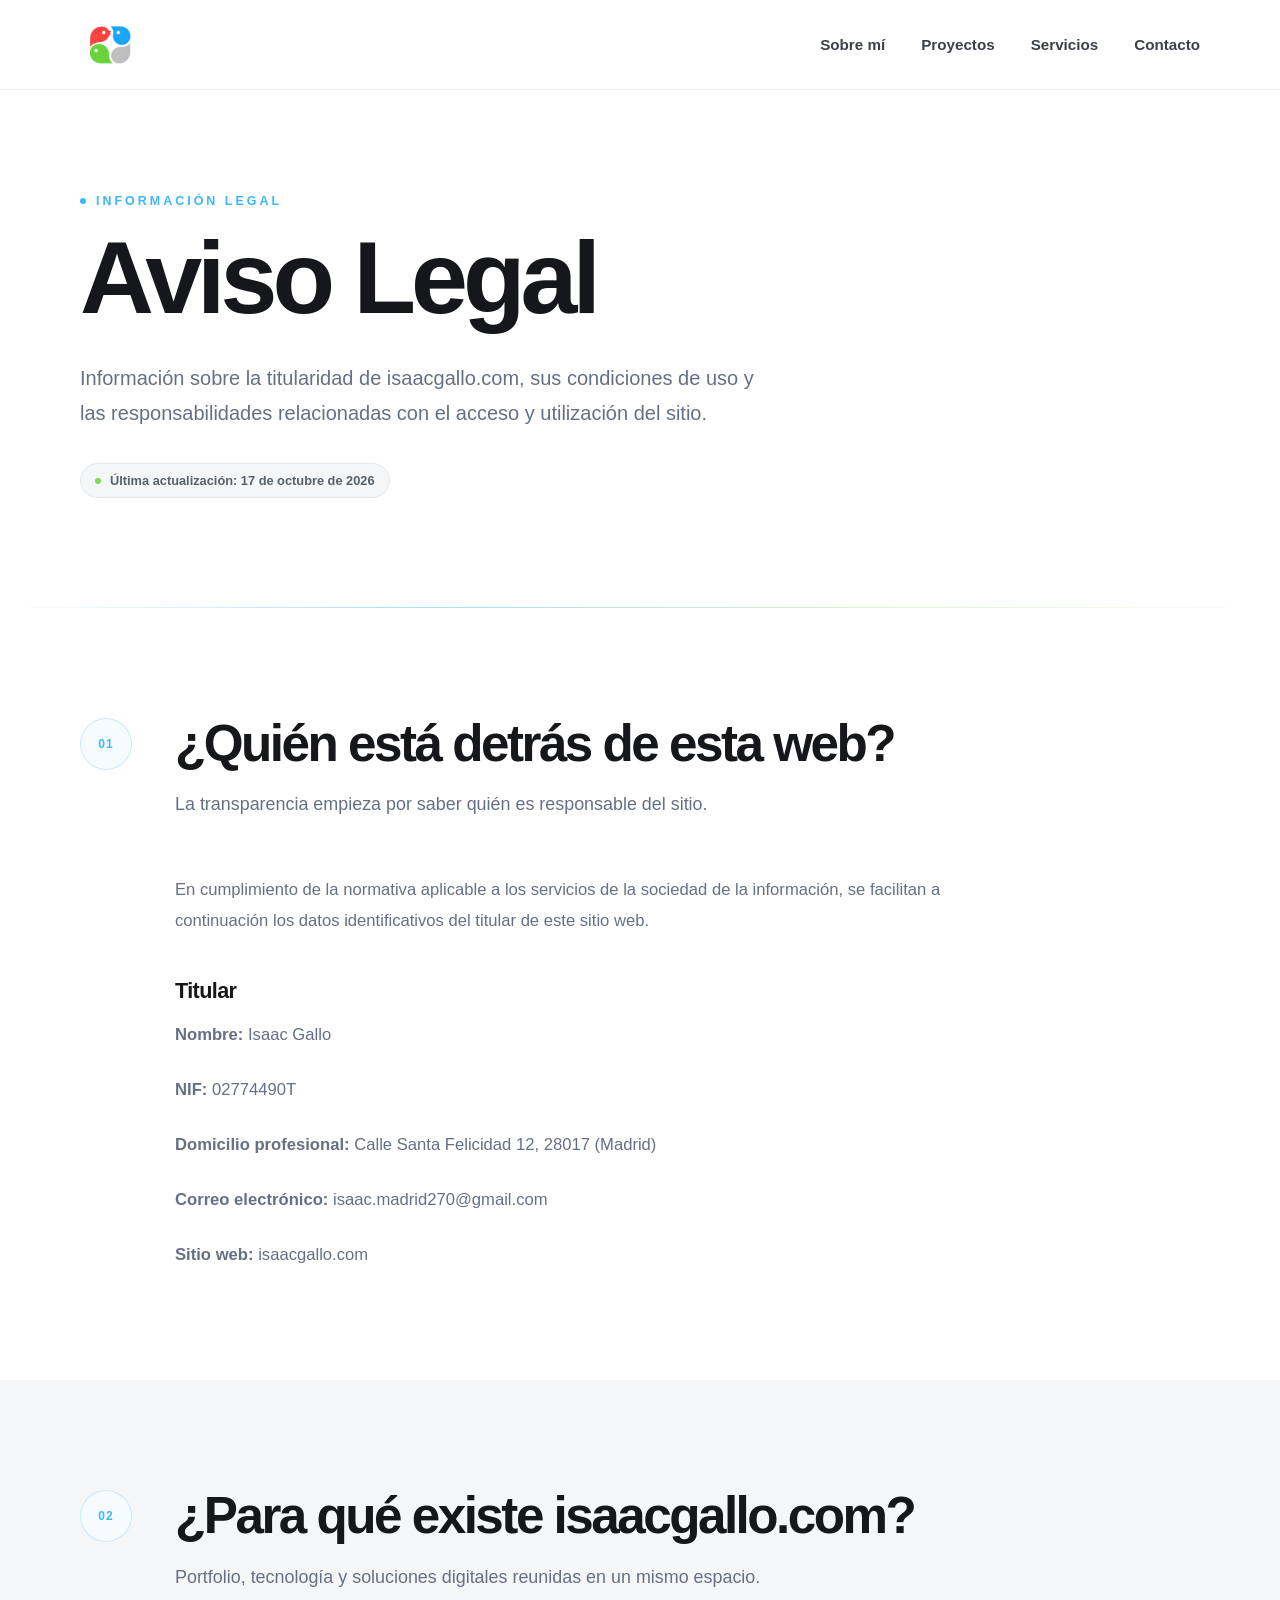
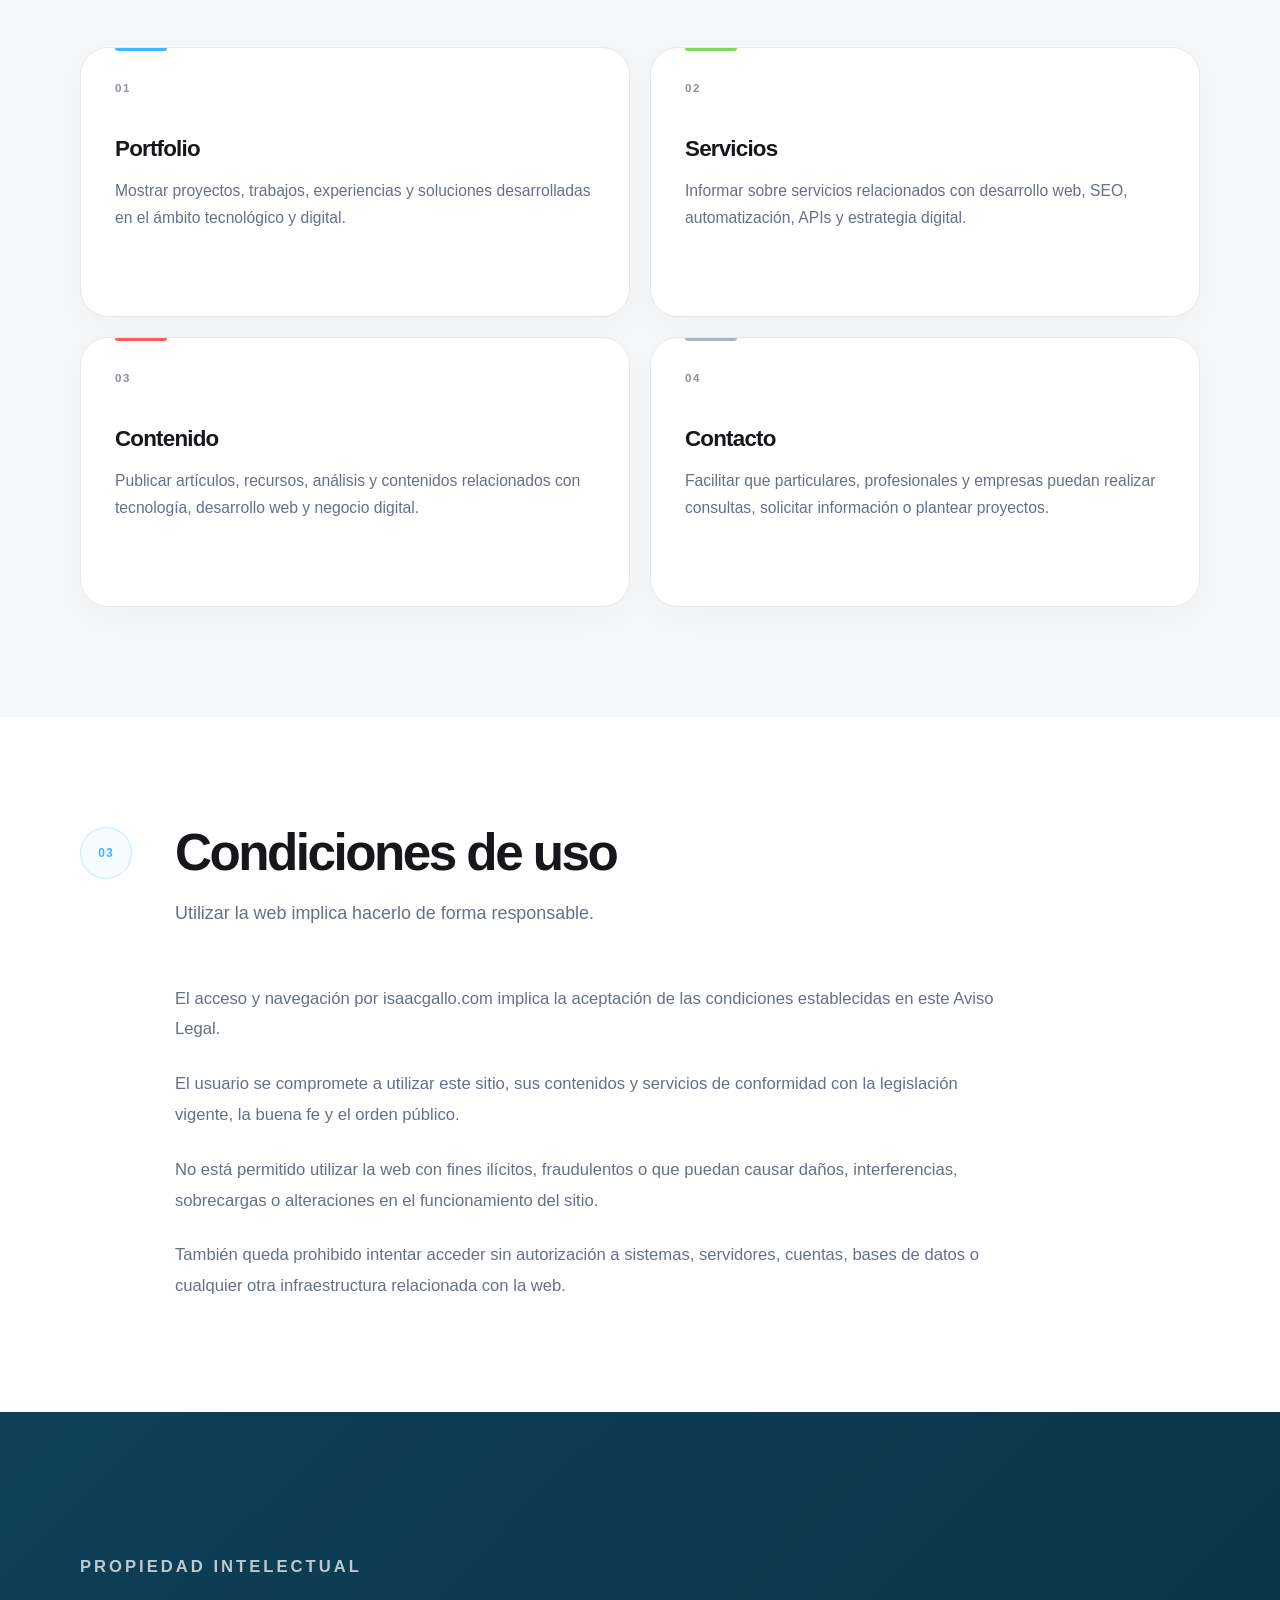
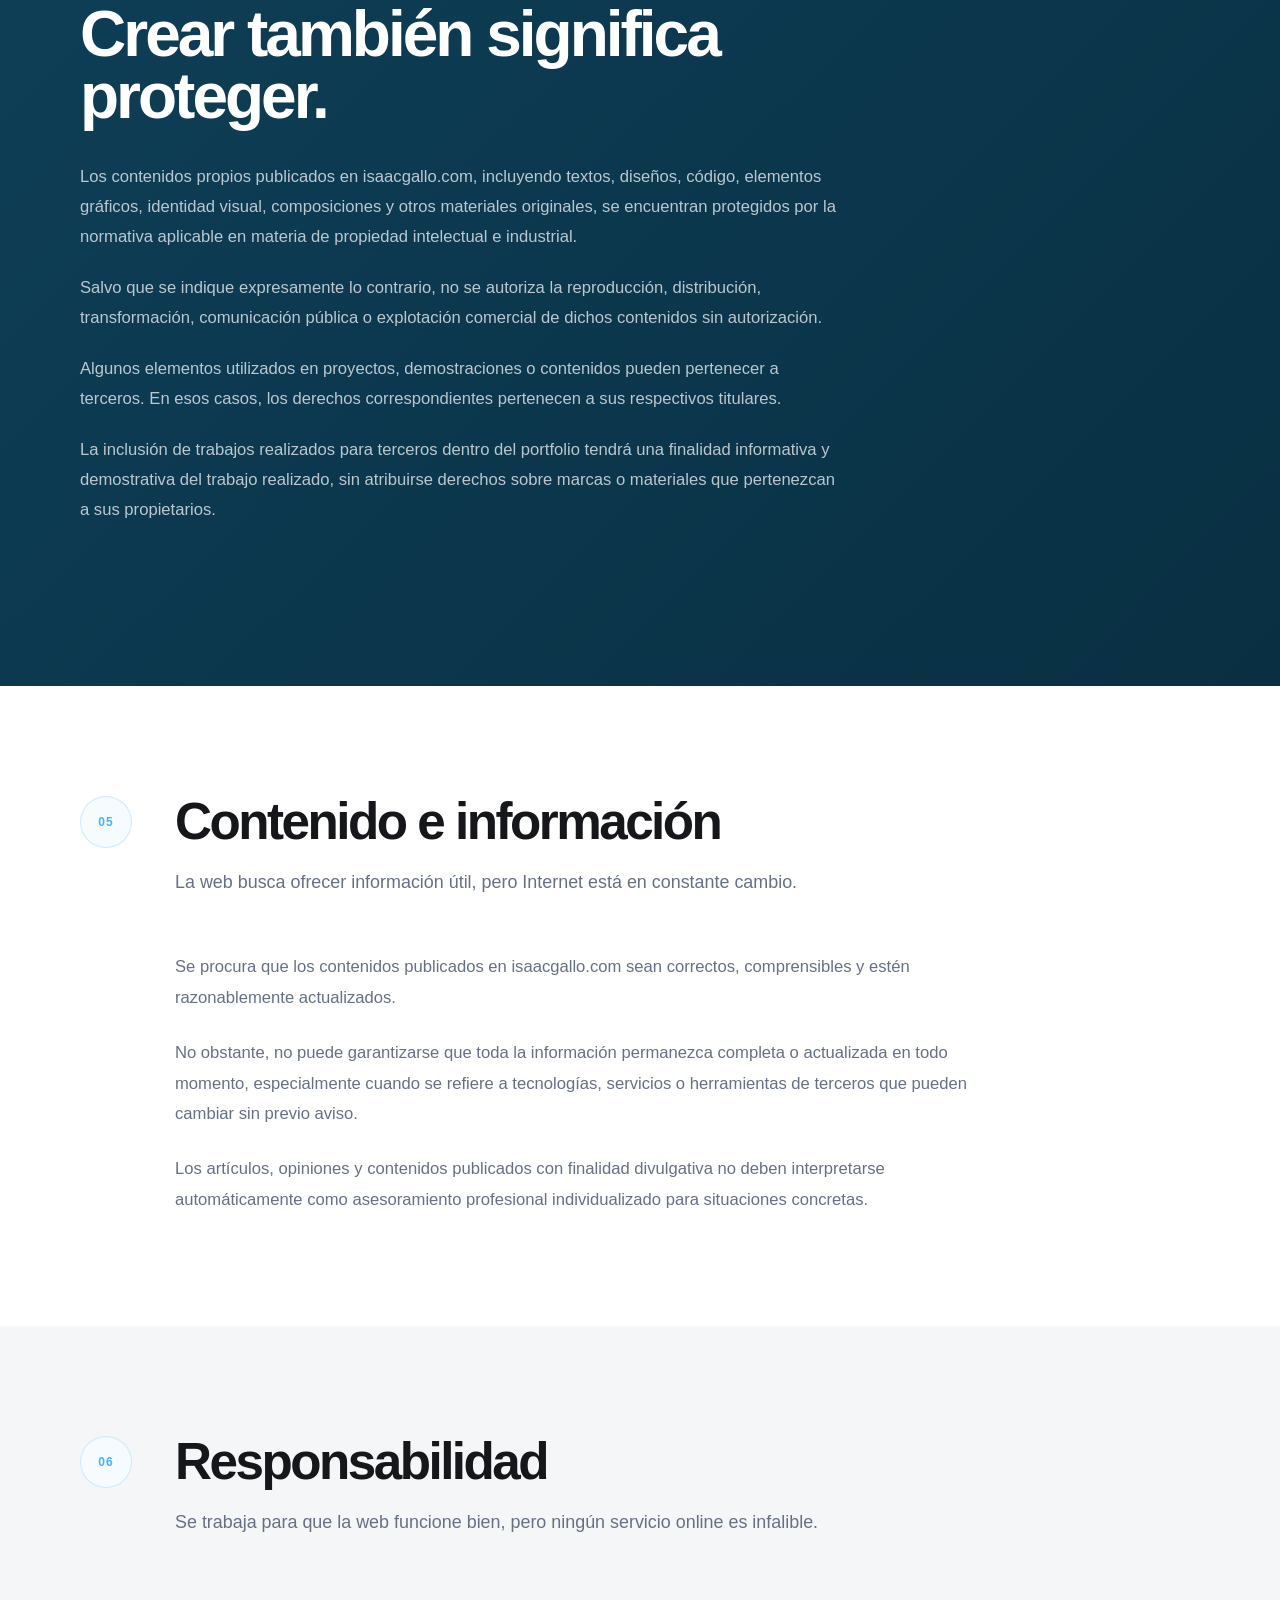
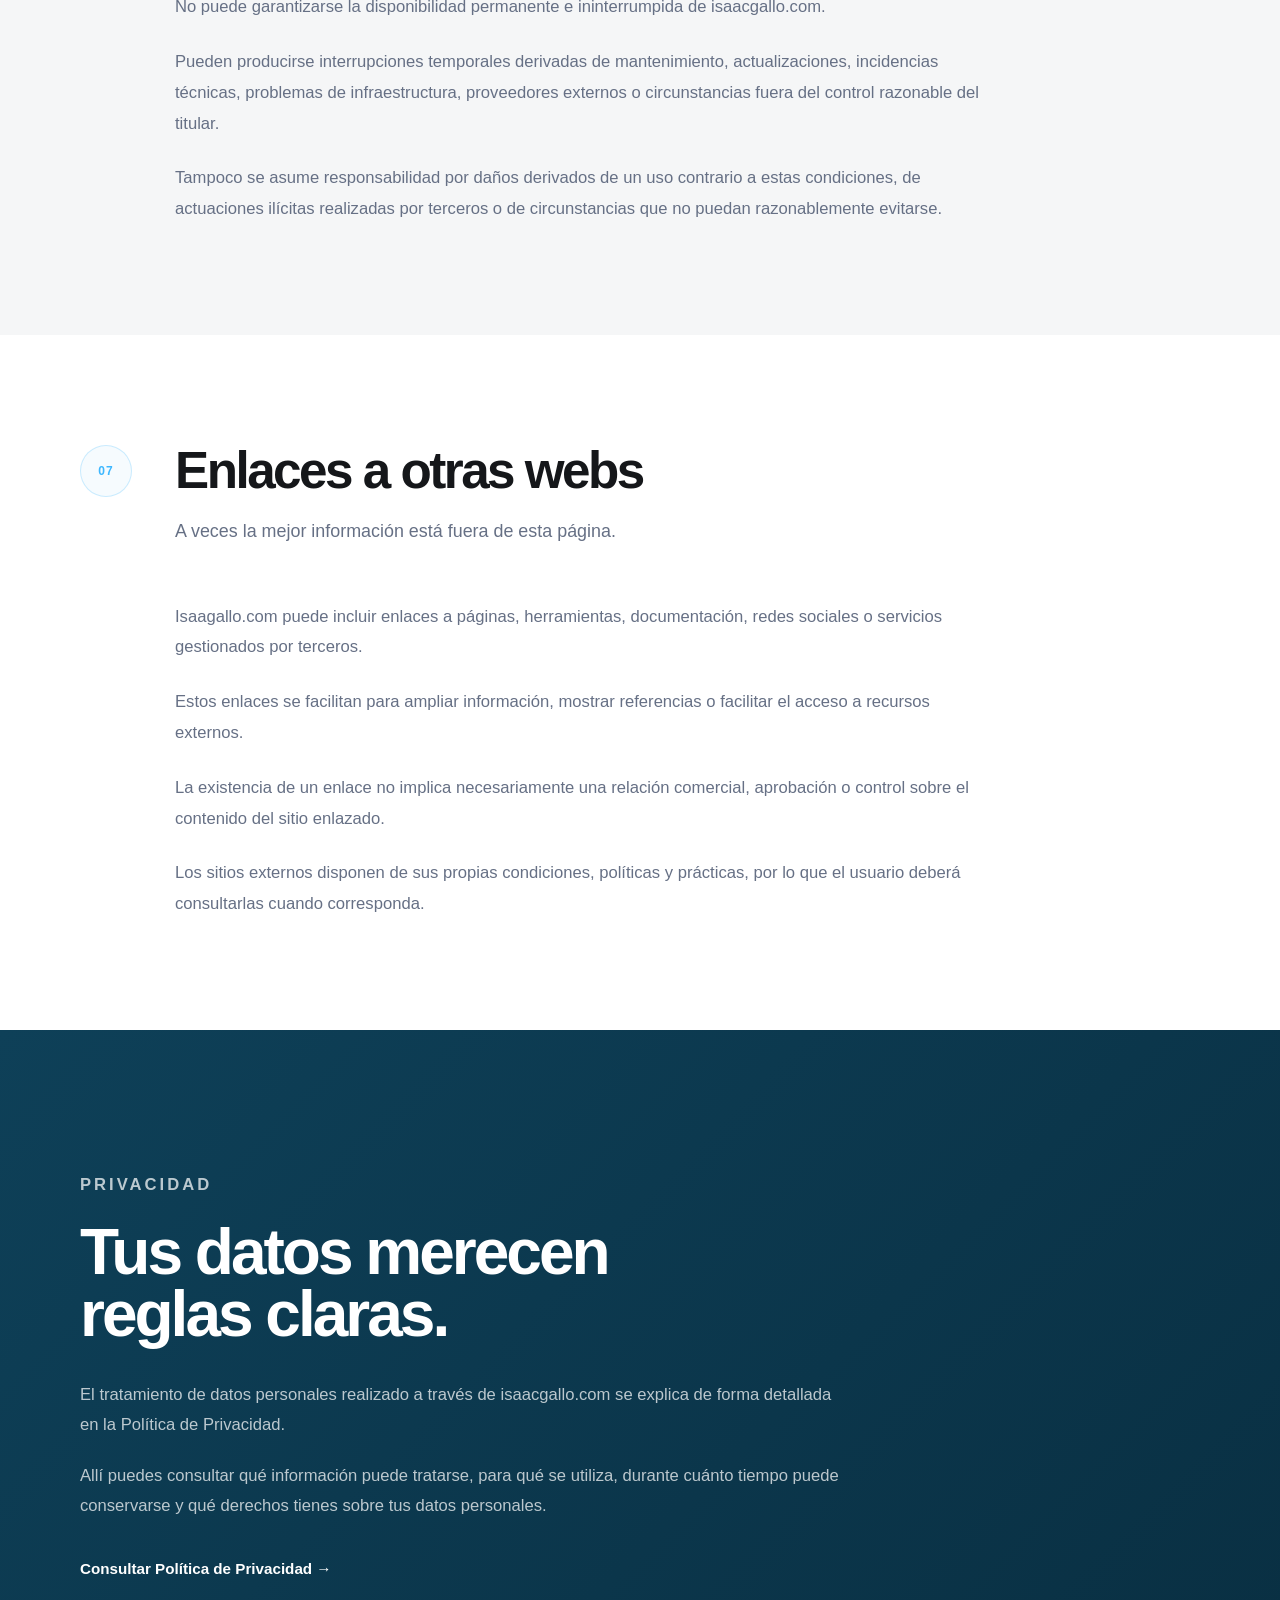
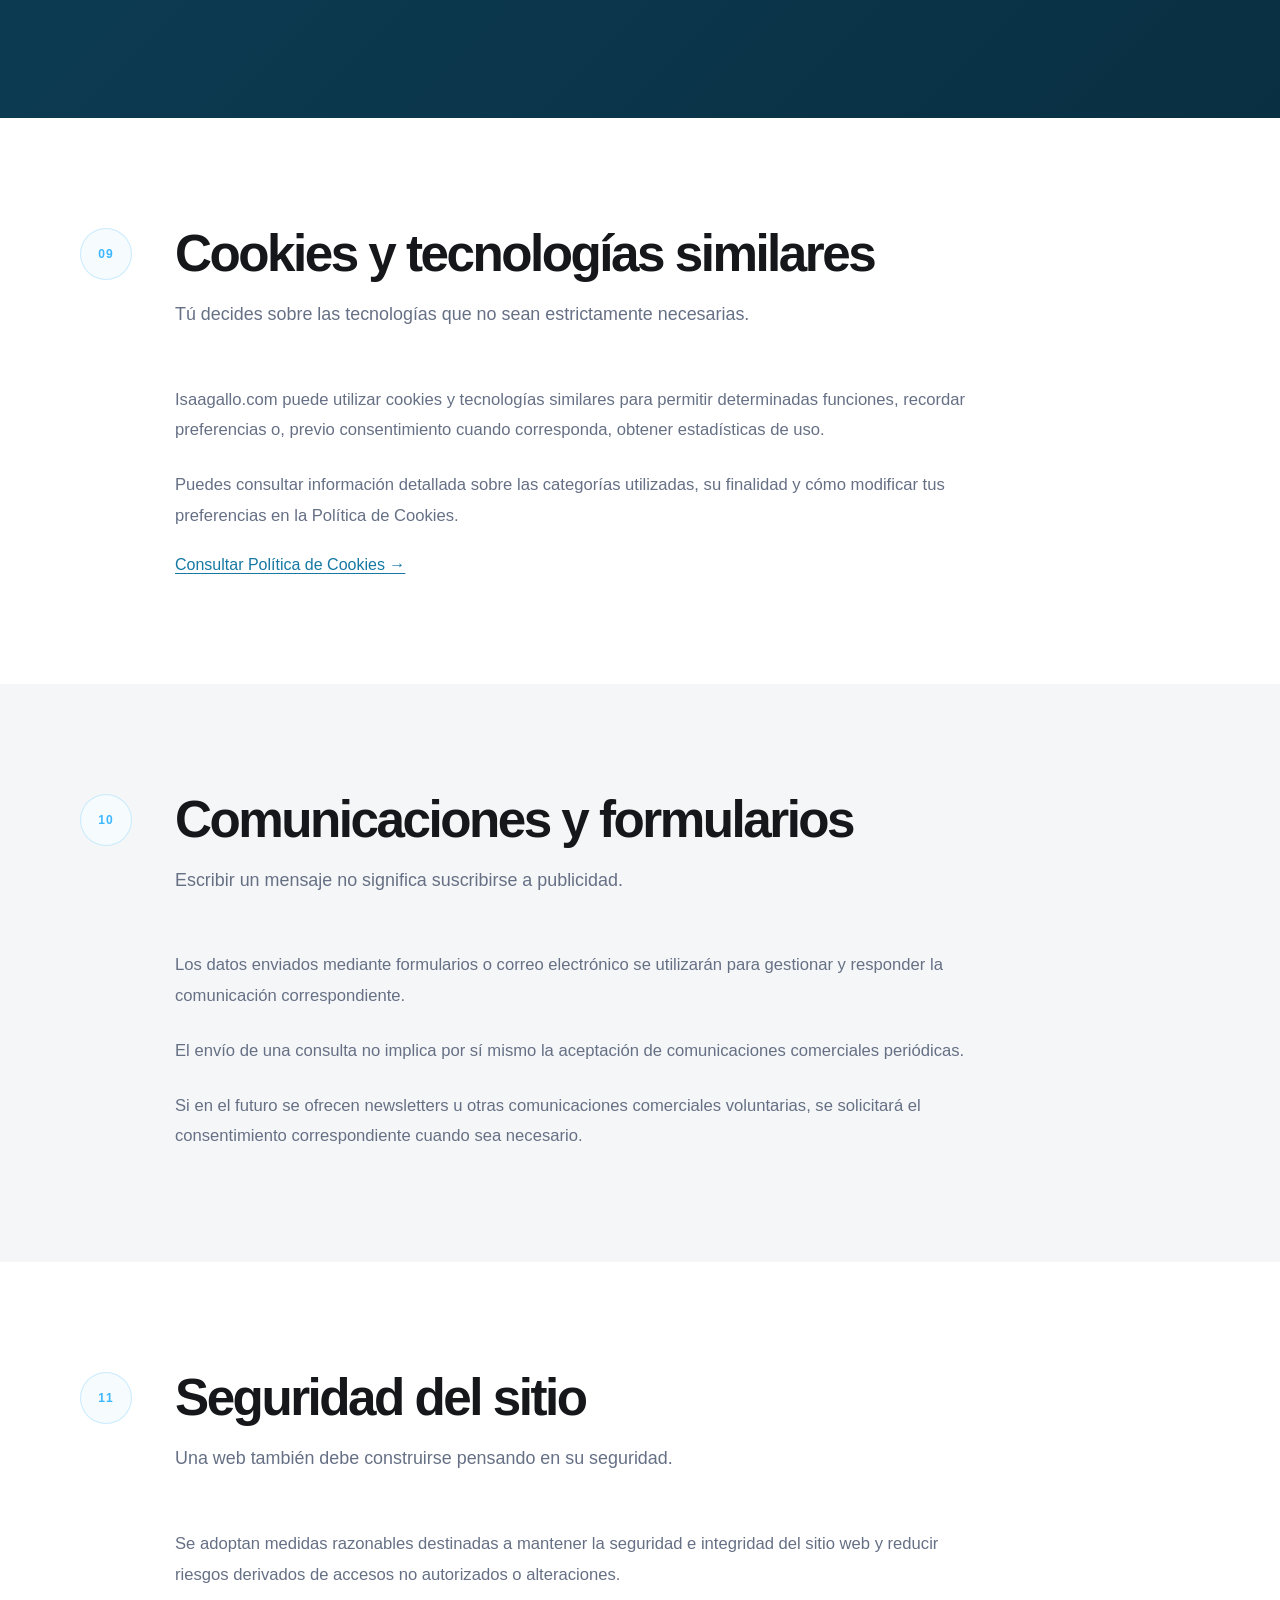
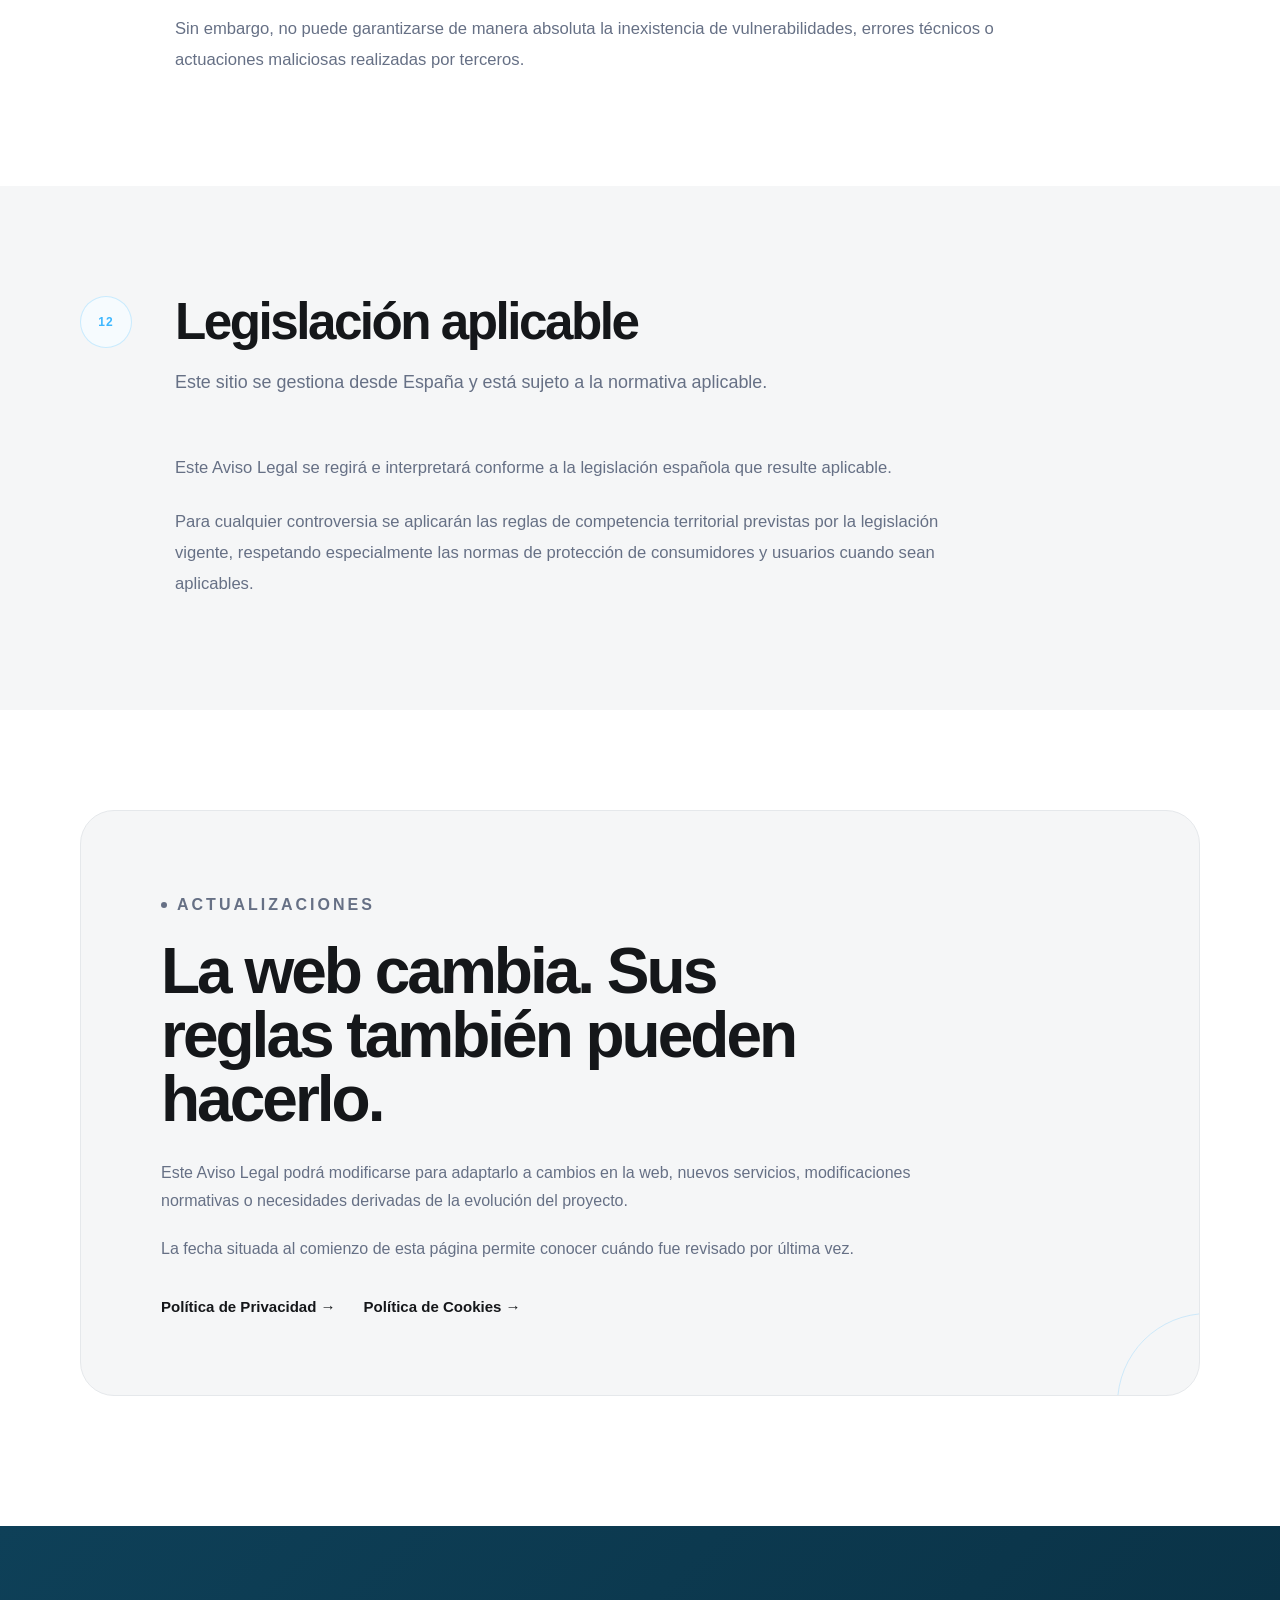
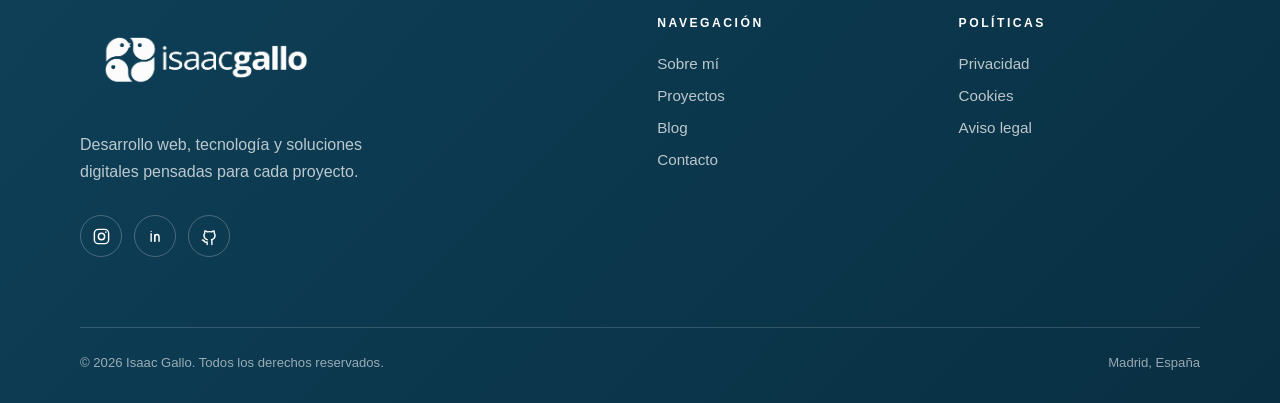
==== aviso-legal/index.html @ cd3e8557 "update" ====
<!DOCTYPE html>
<html lang="es">

<head>

    <meta charset="UTF-8">

    <meta
        name="viewport"
        content="width=device-width, initial-scale=1.0"
    >

    <title>
        Aviso Legal | Isaac Gallo
    </title>

    <meta
        name="description"
        content="Información legal, condiciones de uso y titularidad de isaacgallo.com."
    >

    <meta
        name="robots"
        content="index, follow"
    >

    <meta
        name="theme-color"
        content="#0E4058"
    >

    <link
        rel="canonical"
        href="https://isaacgallo.com/aviso-legal/"
    >


    <!-- =====================================================
         FAVICON
    ====================================================== -->

    <link
        rel="icon"
        type="image/png"
        href="/assets/images/logo_lico.png"
    >

    <link
        rel="apple-touch-icon"
        href="/assets/images/logo_lico.png"
    >


    <!-- =====================================================
         CSS GLOBAL
    ====================================================== -->

    <link
        rel="stylesheet"
        href="/css/style.css"
    >


    <!-- =====================================================
         CSS LEGAL
    ====================================================== -->

    <link
        rel="stylesheet"
        href="/css/legal.css"
    >

</head>


<body>


    <!-- =====================================================
         HEADER
    ====================================================== -->

    <header
        class="site-header"
        id="siteHeader"
    >

        <nav class="main-nav">


            <!-- LOGO -->

            <a
                href="/"
                class="logo"
                aria-label="Isaac Gallo - Inicio"
            >

                <img
                    src="/assets/images/logo_lico.png"
                    alt="Isaac Gallo"
                >

            </a>



            <!-- NAVEGACIÓN ESCRITORIO -->

            <div class="nav-links">

                <a href="/sobre-mi/">
                    Sobre mí
                </a>

                <a href="/proyectos/">
                    Proyectos
                </a>

                <a href="/servicios/">
                    Servicios
                </a>

                <a href="/contacto/">
                    Contacto
                </a>

            </div>



            <!-- HAMBURGUESA -->

            <button
                class="menu-toggle"
                id="menuToggle"
                type="button"
                aria-label="Abrir menú"
                aria-expanded="false"
                aria-controls="mobileMenu"
            >

                <span></span>
                <span></span>
                <span></span>

            </button>


        </nav>



        <!-- =================================================
             MENÚ MÓVIL
        ================================================== -->

        <div
            class="mobile-menu"
            id="mobileMenu"
        >

            <div class="mobile-menu-inner">

                <a href="/sobre-mi/">
                    Sobre mí
                </a>

                <a href="/proyectos/">
                    Proyectos
                </a>

                <a href="/servicios/">
                    Servicios
                </a>

                <a href="/blog/">
                    Blog
                </a>

                <a href="/contacto/">
                    Contacto
                </a>

            </div>

        </div>


    </header>



    <!-- =====================================================
         MAIN
    ====================================================== -->

    <main class="legal-page">


        <!-- =================================================
             HERO
        ================================================== -->

        <section class="legal-hero">

            <div class="legal-container">


                <p class="section-label">
                    INFORMACIÓN LEGAL
                </p>


                <h1>
                    Aviso Legal
                </h1>


                <p class="legal-hero-description">

                    Información sobre la titularidad de isaacgallo.com,
                    sus condiciones de uso y las responsabilidades
                    relacionadas con el acceso y utilización del sitio.

                </p>


                <p class="legal-updated">
                    Última actualización: 17 de octubre de 2026
                </p>


            </div>

        </section>



        <!-- =================================================
             01. TITULAR
        ================================================== -->

        <section class="legal-section">

            <div class="legal-container">


                <div class="legal-section-heading">

                    <span class="legal-number">
                        01
                    </span>

                    <div>

                        <h2>
                            ¿Quién está detrás de esta web?
                        </h2>

                        <p class="legal-section-intro">

                            La transparencia empieza por saber
                            quién es responsable del sitio.

                        </p>

                    </div>

                </div>



                <div class="legal-content">


                    <p>

                        En cumplimiento de la normativa aplicable
                        a los servicios de la sociedad de la información,
                        se facilitan a continuación los datos
                        identificativos del titular de este sitio web.

                    </p>


                    <h3>
                        Titular
                    </h3>


                    <p>
                        <strong>Nombre:</strong>
                        Isaac Gallo
                    </p>


                    <p>
                        <strong>NIF:</strong>
                        02774490T
                    </p>


                    <p>
                        <strong>Domicilio profesional:</strong>
                        Calle Santa Felicidad 12, 28017 (Madrid)
                    </p>


                    <p>
                        <strong>Correo electrónico:</strong>
                        isaac.madrid270@gmail.com
                    </p>


                    <p>
                        <strong>Sitio web:</strong>
                        isaacgallo.com
                    </p>


                </div>


            </div>

        </section>



        <!-- =================================================
             02. OBJETO DE LA WEB
        ================================================== -->

        <section class="legal-section legal-section-alt">

            <div class="legal-container">


                <div class="legal-section-heading">

                    <span class="legal-number">
                        02
                    </span>

                    <div>

                        <h2>
                            ¿Para qué existe isaacgallo.com?
                        </h2>

                        <p class="legal-section-intro">

                            Portfolio, tecnología y soluciones
                            digitales reunidas en un mismo espacio.

                        </p>

                    </div>

                </div>



                <div class="cookie-types-grid">


                    <article class="cookie-type-card cookie-blue">

                        <span class="cookie-card-number">
                            01
                        </span>

                        <h3>
                            Portfolio
                        </h3>

                        <p>

                            Mostrar proyectos, trabajos, experiencias
                            y soluciones desarrolladas en el ámbito
                            tecnológico y digital.

                        </p>

                    </article>



                    <article class="cookie-type-card cookie-green">

                        <span class="cookie-card-number">
                            02
                        </span>

                        <h3>
                            Servicios
                        </h3>

                        <p>

                            Informar sobre servicios relacionados
                            con desarrollo web, SEO, automatización,
                            APIs y estrategia digital.

                        </p>

                    </article>



                    <article class="cookie-type-card cookie-red">

                        <span class="cookie-card-number">
                            03
                        </span>

                        <h3>
                            Contenido
                        </h3>

                        <p>

                            Publicar artículos, recursos, análisis
                            y contenidos relacionados con tecnología,
                            desarrollo web y negocio digital.

                        </p>

                    </article>



                    <article class="cookie-type-card cookie-neutral">

                        <span class="cookie-card-number">
                            04
                        </span>

                        <h3>
                            Contacto
                        </h3>

                        <p>

                            Facilitar que particulares, profesionales
                            y empresas puedan realizar consultas,
                            solicitar información o plantear proyectos.

                        </p>

                    </article>


                </div>


            </div>

        </section>



        <!-- =================================================
             03. CONDICIONES DE USO
        ================================================== -->

        <section class="legal-section">

            <div class="legal-container">


                <div class="legal-section-heading">

                    <span class="legal-number">
                        03
                    </span>

                    <div>

                        <h2>
                            Condiciones de uso
                        </h2>

                        <p class="legal-section-intro">

                            Utilizar la web implica hacerlo
                            de forma responsable.

                        </p>

                    </div>

                </div>



                <div class="legal-content">


                    <p>

                        El acceso y navegación por isaacgallo.com
                        implica la aceptación de las condiciones
                        establecidas en este Aviso Legal.

                    </p>


                    <p>

                        El usuario se compromete a utilizar este sitio,
                        sus contenidos y servicios de conformidad con
                        la legislación vigente, la buena fe y el orden público.

                    </p>


                    <p>

                        No está permitido utilizar la web con fines
                        ilícitos, fraudulentos o que puedan causar daños,
                        interferencias, sobrecargas o alteraciones en el
                        funcionamiento del sitio.

                    </p>


                    <p>

                        También queda prohibido intentar acceder sin
                        autorización a sistemas, servidores, cuentas,
                        bases de datos o cualquier otra infraestructura
                        relacionada con la web.

                    </p>


                </div>


            </div>

        </section>



        <!-- =================================================
             04. PROPIEDAD INTELECTUAL
        ================================================== -->

        <section class="legal-section legal-section-dark">

            <div class="legal-container">


                <div class="analytics-block">


                    <p class="legal-eyebrow">
                        PROPIEDAD INTELECTUAL
                    </p>


                    <h2>
                        Crear también significa proteger.
                    </h2>


                    <p>

                        Los contenidos propios publicados en
                        isaacgallo.com, incluyendo textos, diseños,
                        código, elementos gráficos, identidad visual,
                        composiciones y otros materiales originales,
                        se encuentran protegidos por la normativa
                        aplicable en materia de propiedad intelectual
                        e industrial.

                    </p>


                    <p>

                        Salvo que se indique expresamente lo contrario,
                        no se autoriza la reproducción, distribución,
                        transformación, comunicación pública o explotación
                        comercial de dichos contenidos sin autorización.

                    </p>


                    <p>

                        Algunos elementos utilizados en proyectos,
                        demostraciones o contenidos pueden pertenecer
                        a terceros. En esos casos, los derechos
                        correspondientes pertenecen a sus respectivos
                        titulares.

                    </p>


                    <p>

                        La inclusión de trabajos realizados para terceros
                        dentro del portfolio tendrá una finalidad
                        informativa y demostrativa del trabajo realizado,
                        sin atribuirse derechos sobre marcas o materiales
                        que pertenezcan a sus propietarios.

                    </p>


                </div>


            </div>

        </section>



        <!-- =================================================
             05. CONTENIDOS
        ================================================== -->

        <section class="legal-section">

            <div class="legal-container">


                <div class="legal-section-heading">

                    <span class="legal-number">
                        05
                    </span>

                    <div>

                        <h2>
                            Contenido e información
                        </h2>

                        <p class="legal-section-intro">

                            La web busca ofrecer información útil,
                            pero Internet está en constante cambio.

                        </p>

                    </div>

                </div>



                <div class="legal-content">


                    <p>

                        Se procura que los contenidos publicados
                        en isaacgallo.com sean correctos, comprensibles
                        y estén razonablemente actualizados.

                    </p>


                    <p>

                        No obstante, no puede garantizarse que toda
                        la información permanezca completa o actualizada
                        en todo momento, especialmente cuando se refiere
                        a tecnologías, servicios o herramientas de terceros
                        que pueden cambiar sin previo aviso.

                    </p>


                    <p>

                        Los artículos, opiniones y contenidos publicados
                        con finalidad divulgativa no deben interpretarse
                        automáticamente como asesoramiento profesional
                        individualizado para situaciones concretas.

                    </p>


                </div>


            </div>

        </section>



        <!-- =================================================
             06. RESPONSABILIDAD
        ================================================== -->

        <section class="legal-section legal-section-alt">

            <div class="legal-container">


                <div class="legal-section-heading">

                    <span class="legal-number">
                        06
                    </span>

                    <div>

                        <h2>
                            Responsabilidad
                        </h2>

                        <p class="legal-section-intro">

                            Se trabaja para que la web funcione bien,
                            pero ningún servicio online es infalible.

                        </p>

                    </div>

                </div>



                <div class="legal-content">


                    <p>

                        No puede garantizarse la disponibilidad
                        permanente e ininterrumpida de isaacgallo.com.

                    </p>


                    <p>

                        Pueden producirse interrupciones temporales
                        derivadas de mantenimiento, actualizaciones,
                        incidencias técnicas, problemas de infraestructura,
                        proveedores externos o circunstancias fuera
                        del control razonable del titular.

                    </p>


                    <p>

                        Tampoco se asume responsabilidad por daños
                        derivados de un uso contrario a estas condiciones,
                        de actuaciones ilícitas realizadas por terceros
                        o de circunstancias que no puedan razonablemente
                        evitarse.

                    </p>


                </div>


            </div>

        </section>



        <!-- =================================================
             07. ENLACES EXTERNOS
        ================================================== -->

        <section class="legal-section">

            <div class="legal-container">


                <div class="legal-section-heading">

                    <span class="legal-number">
                        07
                    </span>

                    <div>

                        <h2>
                            Enlaces a otras webs
                        </h2>

                        <p class="legal-section-intro">

                            A veces la mejor información
                            está fuera de esta página.

                        </p>

                    </div>

                </div>



                <div class="legal-content">


                    <p>

                        Isaagallo.com puede incluir enlaces a páginas,
                        herramientas, documentación, redes sociales
                        o servicios gestionados por terceros.

                    </p>


                    <p>

                        Estos enlaces se facilitan para ampliar información,
                        mostrar referencias o facilitar el acceso
                        a recursos externos.

                    </p>


                    <p>

                        La existencia de un enlace no implica necesariamente
                        una relación comercial, aprobación o control
                        sobre el contenido del sitio enlazado.

                    </p>


                    <p>

                        Los sitios externos disponen de sus propias
                        condiciones, políticas y prácticas, por lo que
                        el usuario deberá consultarlas cuando corresponda.

                    </p>


                </div>


            </div>

        </section>



        <!-- =================================================
             08. PRIVACIDAD
        ================================================== -->

        <section class="legal-section legal-section-dark">

            <div class="legal-container">


                <div class="analytics-block">


                    <p class="legal-eyebrow">
                        PRIVACIDAD
                    </p>


                    <h2>
                        Tus datos merecen reglas claras.
                    </h2>


                    <p>

                        El tratamiento de datos personales realizado
                        a través de isaacgallo.com se explica de forma
                        detallada en la Política de Privacidad.

                    </p>


                    <p>

                        Allí puedes consultar qué información puede
                        tratarse, para qué se utiliza, durante cuánto
                        tiempo puede conservarse y qué derechos tienes
                        sobre tus datos personales.

                    </p>


                    <a
                        href="/privacidad/"
                        class="legal-external-link"
                    >
                        Consultar Política de Privacidad →
                    </a>


                </div>


            </div>

        </section>



        <!-- =================================================
             09. COOKIES
        ================================================== -->

        <section class="legal-section">

            <div class="legal-container">


                <div class="legal-section-heading">

                    <span class="legal-number">
                        09
                    </span>

                    <div>

                        <h2>
                            Cookies y tecnologías similares
                        </h2>

                        <p class="legal-section-intro">

                            Tú decides sobre las tecnologías
                            que no sean estrictamente necesarias.

                        </p>

                    </div>

                </div>



                <div class="legal-content">


                    <p>

                        Isaagallo.com puede utilizar cookies
                        y tecnologías similares para permitir
                        determinadas funciones, recordar preferencias
                        o, previo consentimiento cuando corresponda,
                        obtener estadísticas de uso.

                    </p>


                    <p>

                        Puedes consultar información detallada
                        sobre las categorías utilizadas,
                        su finalidad y cómo modificar tus preferencias
                        en la Política de Cookies.

                    </p>


                    <a href="/cookies/">
                        Consultar Política de Cookies →
                    </a>


                </div>


            </div>

        </section>



        <!-- =================================================
             10. COMUNICACIONES
        ================================================== -->

        <section class="legal-section legal-section-alt">

            <div class="legal-container">


                <div class="legal-section-heading">

                    <span class="legal-number">
                        10
                    </span>

                    <div>

                        <h2>
                            Comunicaciones y formularios
                        </h2>

                        <p class="legal-section-intro">

                            Escribir un mensaje no significa
                            suscribirse a publicidad.

                        </p>

                    </div>

                </div>



                <div class="legal-content">


                    <p>

                        Los datos enviados mediante formularios
                        o correo electrónico se utilizarán para
                        gestionar y responder la comunicación
                        correspondiente.

                    </p>


                    <p>

                        El envío de una consulta no implica por sí mismo
                        la aceptación de comunicaciones comerciales
                        periódicas.

                    </p>


                    <p>

                        Si en el futuro se ofrecen newsletters u otras
                        comunicaciones comerciales voluntarias,
                        se solicitará el consentimiento correspondiente
                        cuando sea necesario.

                    </p>


                </div>


            </div>

        </section>



        <!-- =================================================
             11. SEGURIDAD
        ================================================== -->

        <section class="legal-section">

            <div class="legal-container">


                <div class="legal-section-heading">

                    <span class="legal-number">
                        11
                    </span>

                    <div>

                        <h2>
                            Seguridad del sitio
                        </h2>

                        <p class="legal-section-intro">

                            Una web también debe construirse
                            pensando en su seguridad.

                        </p>

                    </div>

                </div>



                <div class="legal-content">


                    <p>

                        Se adoptan medidas razonables destinadas
                        a mantener la seguridad e integridad
                        del sitio web y reducir riesgos derivados
                        de accesos no autorizados o alteraciones.

                    </p>


                    <p>

                        Sin embargo, no puede garantizarse de manera
                        absoluta la inexistencia de vulnerabilidades,
                        errores técnicos o actuaciones maliciosas
                        realizadas por terceros.

                    </p>


                </div>


            </div>

        </section>



        <!-- =================================================
             12. LEGISLACIÓN
        ================================================== -->

        <section class="legal-section legal-section-alt">

            <div class="legal-container">


                <div class="legal-section-heading">

                    <span class="legal-number">
                        12
                    </span>

                    <div>

                        <h2>
                            Legislación aplicable
                        </h2>

                        <p class="legal-section-intro">

                            Este sitio se gestiona desde España
                            y está sujeto a la normativa aplicable.

                        </p>

                    </div>

                </div>



                <div class="legal-content">


                    <p>

                        Este Aviso Legal se regirá e interpretará
                        conforme a la legislación española
                        que resulte aplicable.

                    </p>


                    <p>

                        Para cualquier controversia se aplicarán
                        las reglas de competencia territorial
                        previstas por la legislación vigente,
                        respetando especialmente las normas
                        de protección de consumidores y usuarios
                        cuando sean aplicables.

                    </p>


                </div>


            </div>

        </section>



        <!-- =================================================
             ACTUALIZACIONES
        ================================================== -->

        <section class="legal-section legal-section-final">

            <div class="legal-container">


                <div class="legal-final-card">


                    <p class="section-label">
                        ACTUALIZACIONES
                    </p>


                    <h2>
                        La web cambia. Sus reglas también pueden hacerlo.
                    </h2>


                    <p>

                        Este Aviso Legal podrá modificarse para adaptarlo
                        a cambios en la web, nuevos servicios,
                        modificaciones normativas o necesidades derivadas
                        de la evolución del proyecto.

                    </p>


                    <p>

                        La fecha situada al comienzo de esta página
                        permite conocer cuándo fue revisado
                        por última vez.

                    </p>



                    <div class="legal-related-links">


                        <a href="/privacidad/">
                            Política de Privacidad →
                        </a>


                        <a href="/cookies/">
                            Política de Cookies →
                        </a>


                    </div>


                </div>


            </div>

        </section>


    </main>



    <!-- =====================================================
         FOOTER
    ====================================================== -->

    <footer class="site-footer">


        <div class="footer-container">


            <div class="footer-main">


                <!-- =================================================
                     BRAND
                ================================================== -->

                <div class="footer-brand">


                    <a
                        href="/"
                        class="footer-logo"
                        aria-label="Isaac Gallo - Inicio"
                    >

                        <img
                            src="/assets/images/lico_logo_pie_pagina.webp"
                            alt="Isaac Gallo"
                        >

                    </a>


                    <p class="footer-description">

                        Desarrollo web, tecnología
                        y soluciones digitales
                        pensadas para cada proyecto.

                    </p>



                    <div class="footer-socials">


                        <!-- INSTAGRAM -->

                        <a
                            href="#"
                            class="footer-social-link"
                            aria-label="Instagram"
                        >

                            <svg
                                viewBox="0 0 24 24"
                                aria-hidden="true"
                            >

                                <rect
                                    x="3"
                                    y="3"
                                    width="18"
                                    height="18"
                                    rx="5"
                                ></rect>

                                <circle
                                    cx="12"
                                    cy="12"
                                    r="4"
                                ></circle>

                                <circle
                                    cx="17.5"
                                    cy="6.5"
                                    r="1"
                                    class="social-dot"
                                ></circle>

                            </svg>

                        </a>



                        <!-- LINKEDIN -->

                        <a
                            href="#"
                            class="footer-social-link"
                            aria-label="LinkedIn"
                        >

                            <svg
                                viewBox="0 0 24 24"
                                aria-hidden="true"
                            >

                                <path d="M6.5 8.5V18"></path>

                                <path d="M6.5 5.5h.01"></path>

                                <path
                                    d="M11 18V12.5C11 10.8 12 9.5 13.7 9.5C15.5 9.5 16.5 10.8 16.5 12.5V18"
                                ></path>

                                <path d="M11 10V18"></path>

                            </svg>

                        </a>



                        <!-- GITHUB -->

                        <a
                            href="#"
                            class="footer-social-link"
                            aria-label="GitHub"
                        >

                            <svg
                                viewBox="0 0 24 24"
                                aria-hidden="true"
                            >

                                <path
                                    d="M15 22V18.5C15 17.5 15.1 16.5 14.5 16"
                                ></path>

                                <path
                                    d="M9 22V19C6 20 5 17.5 5 17.5"
                                ></path>

                                <path
                                    d="M5 17.5C4 16 3 16.5 3 16.5"
                                ></path>

                                <path
                                    d="M15 16C18 15 19 13 19 10.5C19 9.5 18.6 8.5 18 7.7C18.2 6.8 18.2 5.8 17.8 5C17.8 5 16.8 4.7 14.8 6.2C13 5.7 11 5.7 9.2 6.2C7.2 4.7 6.2 5 6.2 5C5.8 5.8 5.8 6.8 6 7.7C5.4 8.5 5 9.5 5 10.5C5 13 6 15 9 16"
                                ></path>

                            </svg>

                        </a>


                    </div>


                </div>



                <!-- =================================================
                     NAVEGACIÓN
                ================================================== -->

                <div class="footer-column">


                    <h3>
                        Navegación
                    </h3>


                    <ul>

                        <li>
                            <a href="/sobre-mi/">
                                Sobre mí
                            </a>
                        </li>

                        <li>
                            <a href="/proyectos/">
                                Proyectos
                            </a>
                        </li>

                        <li>
                            <a href="/blog/">
                                Blog
                            </a>
                        </li>

                        <li>
                            <a href="/contacto/">
                                Contacto
                            </a>
                        </li>

                    </ul>


                </div>



                <!-- =================================================
                     POLÍTICAS
                ================================================== -->

                <div class="footer-column">


                    <h3>
                        Políticas
                    </h3>


                    <ul>

                        <li>
                            <a href="/privacidad/">
                                Privacidad
                            </a>
                        </li>

                        <li>
                            <a href="/cookies/">
                                Cookies
                            </a>
                        </li>

                        <li>
                            <a href="/aviso-legal/">
                                Aviso legal
                            </a>
                        </li>

                    </ul>


                </div>


            </div>



            <!-- =================================================
                 BOTTOM
            ================================================== -->

            <div class="footer-bottom">


                <p>
                    © 2026 Isaac Gallo.
                    Todos los derechos reservados.
                </p>


                <p>
                    Madrid, España
                </p>


            </div>


        </div>


    </footer>



    <!-- =====================================================
         JAVASCRIPT
    ====================================================== -->

    <script src="/js/main.js"></script>


</body>

</html>
---- css/style.css ----
/* ==========================================================
   ISAAC GALLO — WEBSITE
========================================================== */


/* ==========================================================
   01. VARIABLES
========================================================== */

:root {

    --red: #FF5B5B;
    --blue: #3DB7FF;
    --green: #7ED957;
    --gray: #E0E0E0;

    --white: #FFFFFF;
    --off-white: #FAFAFA;

    --section-gray: #F3F4F5;

    --text: #15171A;
    --text-soft: #667085;

    --border: #E5E8EB;

    --footer-blue: #0E4058;
    --footer-blue-deep: #092F42;

    --footer-text:
        rgba(255, 255, 255, 0.72);

    --footer-border:
        rgba(255, 255, 255, 0.16);

    --container: 1200px;

    --radius-small: 14px;
    --radius-medium: 22px;
    --radius-large: 28px;
    --radius-section: 40px;

    --shadow-soft:
        0 18px 50px
        rgba(20, 35, 45, 0.065);

    --shadow-hover:
        0 25px 65px
        rgba(20, 35, 45, 0.11);

    --ease:
        cubic-bezier(
            0.22,
            1,
            0.36,
            1
        );

}


/* ==========================================================
   02. RESET
========================================================== */

* {

    margin: 0;
    padding: 0;

    box-sizing: border-box;

}


html {

    width: 100%;
    max-width: 100%;

    overflow-x: hidden;

    scroll-behavior: smooth;

}


body {

    width: 100%;
    max-width: 100%;

    min-height: 100vh;

    overflow-x: hidden;

    font-family:
        Inter,
        -apple-system,
        BlinkMacSystemFont,
        "Segoe UI",
        Arial,
        sans-serif;

    background:
        var(--white);

    color:
        var(--text);

    -webkit-font-smoothing:
        antialiased;

    text-rendering:
        optimizeLegibility;

}


button,
input,
textarea,
select {

    font:
        inherit;

}


img {

    max-width:
        100%;

}


a {

    -webkit-tap-highlight-color:
        transparent;

}


/* ==========================================================
   03. HEADER
========================================================== */

.site-header {

    position:
        fixed;

    top:
        0;

    left:
        0;

    width:
        100%;

    z-index:
        1000;

    background:
        rgba(
            255,
            255,
            255,
            0.86
        );

    backdrop-filter:
        blur(22px);

    -webkit-backdrop-filter:
        blur(22px);

    border-bottom:
        1px solid
        rgba(
            230,
            232,
            235,
            0.70
        );

    transition:
        background 0.3s ease,
        box-shadow 0.3s ease,
        border-color 0.3s ease;

}


.site-header.is-scrolled {

    background:
        rgba(
            255,
            255,
            255,
            0.96
        );

    border-color:
        rgba(
            220,
            224,
            228,
            0.92
        );

    box-shadow:
        0 10px 38px
        rgba(
            20,
            35,
            45,
            0.06
        );

}


/* ==========================================================
   04. NAV
========================================================== */

.main-nav {

    width:
        min(
            var(--container),
            88%
        );

    min-height:
        88px;

    margin:
        0 auto;

    display:
        flex;

    align-items:
        center;

    justify-content:
        space-between;

    transition:
        min-height 0.3s
        var(--ease);

}


.site-header.is-scrolled
.main-nav {

    min-height:
        76px;

}


/* ==========================================================
   05. LOGO
========================================================== */

.logo {

    display:
        flex;

    align-items:
        center;

    text-decoration:
        none;

}


.logo img {

    display:
        block;

    width:
        auto;

    height:
        60px;

    object-fit:
        contain;

    transition:
        height 0.3s
        var(--ease);

}


.site-header.is-scrolled
.logo img {

    height:
        52px;

}


/* ==========================================================
   06. NAV LINKS
========================================================== */

.nav-links {

    display:
        flex;

    align-items:
        center;

    gap:
        36px;

}


.nav-links a {

    position:
        relative;

    color:
        #3C4048;

    text-decoration:
        none;

    font-size:
        0.95rem;

    font-weight:
        550;

    transition:
        color 0.2s ease;

}


.nav-links a::after {

    content:
        "";

    position:
        absolute;

    left:
        0;

    bottom:
        -9px;

    width:
        0;

    height:
        2px;

    border-radius:
        20px;

    background:
        var(--blue);

    transition:
        width 0.25s
        var(--ease);

}


.nav-links a:hover {

    color:
        var(--text);

}


.nav-links a:hover::after {

    width:
        100%;

}


/* ==========================================================
   07. HAMBURGER
========================================================== */

.menu-toggle {

    width:
        46px;

    height:
        46px;

    display:
        none;

    flex-direction:
        column;

    align-items:
        center;

    justify-content:
        center;

    gap:
        5px;

    padding:
        0;

    border:
        1px solid
        var(--border);

    border-radius:
        50%;

    background:
        rgba(
            255,
            255,
            255,
            0.94
        );

    cursor:
        pointer;

    transition:
        border-color 0.2s ease,
        background 0.2s ease;

}


.menu-toggle:hover {

    border-color:
        rgba(
            61,
            183,
            255,
            0.55
        );

}


.menu-toggle span {

    width:
        18px;

    height:
        2px;

    display:
        block;

    border-radius:
        10px;

    background:
        var(--text);

    transition:
        transform 0.3s
        var(--ease),
        opacity 0.2s ease;

}


.site-header.menu-open
.menu-toggle span:nth-child(1) {

    transform:
        translateY(7px)
        rotate(45deg);

}


.site-header.menu-open
.menu-toggle span:nth-child(2) {

    opacity:
        0;

}


.site-header.menu-open
.menu-toggle span:nth-child(3) {

    transform:
        translateY(-7px)
        rotate(-45deg);

}


/* ==========================================================
   08. MOBILE MENU
========================================================== */

.mobile-menu {

    max-height:
        0;

    opacity:
        0;

    visibility:
        hidden;

    overflow:
        hidden;

    background:
        rgba(
            255,
            255,
            255,
            0.98
        );

    border-top:
        1px solid
        var(--border);

    box-shadow:
        0 18px 35px
        rgba(
            20,
            35,
            45,
            0.05
        );

    transition:
        max-height 0.45s
        var(--ease),
        opacity 0.25s ease,
        visibility 0.25s ease;

}


.site-header.menu-open
.mobile-menu {

    max-height:
        520px;

    opacity:
        1;

    visibility:
        visible;

}


.mobile-menu-inner {

    width:
        min(
            var(--container),
            90%
        );

    margin:
        0 auto;

    padding:
        22px 0
        32px;

    display:
        flex;

    flex-direction:
        column;

    gap:
        3px;

}


.mobile-menu a {

    display:
        block;

    padding:
        15px 4px;

    color:
        var(--text);

    text-decoration:
        none;

    font-size:
        1.08rem;

    font-weight:
        600;

    border-bottom:
        1px solid
        rgba(
            0,
            0,
            0,
            0.055
        );

    transition:
        color 0.2s ease,
        padding-left 0.25s
        var(--ease);

}


.mobile-menu a:hover {

    color:
        var(--blue);

    padding-left:
        10px;

}


/* ==========================================================
   09. HERO
========================================================== */

.hero {

    position:
        relative;

    width:
        100%;

    min-height:
        100vh;

    min-height:
        100svh;

    padding:
        150px
        max(
            6%,
            calc(
                (
                    100%
                    -
                    var(--container)
                )
                /
                2
            )
        )
        80px;

    display:
        flex;

    flex-direction:
        column;

    justify-content:
        center;

    overflow:
        hidden;

    background-image:

        linear-gradient(
            90deg,

            rgba(
                255,
                255,
                255,
                0.99
            )
            0%,

            rgba(
                255,
                255,
                255,
                0.93
            )
            31%,

            rgba(
                255,
                255,
                255,
                0.66
            )
            53%,

            rgba(
                255,
                255,
                255,
                0.20
            )
            78%,

            rgba(
                255,
                255,
                255,
                0.05
            )
            100%
        ),

        url(
            "../assets/images/hero-home.webp"
        );

    background-size:
        auto,
        cover;

    background-position:
        center,
        center;

    background-repeat:
        no-repeat;

}


/* ==========================================================
   10. HERO LABEL
========================================================== */

.hero-label {

    display:
        inline-flex;

    align-items:
        center;

    width:
        fit-content;

    margin-bottom:
        28px;

    color:
        #60646C;

    font-size:
        0.8rem;

    font-weight:
        650;

    letter-spacing:
        4px;

    text-transform:
        uppercase;

}


.hero-label::before {

    content:
        "";

    width:
        32px;

    height:
        3px;

    margin-right:
        14px;

    border-radius:
        10px;

    background:
        var(--blue);

}


/* ==========================================================
   11. HERO TITLE
========================================================== */

.hero h1 {

    max-width:
        900px;

    margin-bottom:
        34px;

    color:
        var(--text);

    font-size:
        clamp(
            4rem,
            8vw,
            7rem
        );

    line-height:
        0.94;

    font-weight:
        760;

    letter-spacing:
        -5px;

}


/* ==========================================================
   12. HERO DESCRIPTION
========================================================== */

.hero-description {

    max-width:
        660px;

    color:
        var(--text-soft);

    font-size:
        1.22rem;

    line-height:
        1.7;

}


/* ==========================================================
   13. HERO BUTTONS
========================================================== */

.hero-buttons {

    display:
        flex;

    flex-wrap:
        wrap;

    gap:
        14px;

    margin-top:
        38px;

}


.hero-buttons a {

    min-width:
        155px;

    padding:
        15px 26px;

    display:
        inline-flex;

    align-items:
        center;

    justify-content:
        center;

    border-radius:
        999px;

    text-decoration:
        none;

    font-size:
        0.95rem;

    font-weight:
        650;

    transition:
        transform 0.25s
        var(--ease),
        box-shadow 0.25s ease,
        background 0.25s ease,
        border-color 0.25s ease;

}


.hero-buttons
a:first-child {

    color:
        #07131C;

    background:
        var(--blue);

    border:
        1px solid
        var(--blue);

    box-shadow:
        0 9px 25px
        rgba(
            61,
            183,
            255,
            0.20
        );

}


.hero-buttons
a:first-child:hover {

    transform:
        translateY(-4px);

    box-shadow:
        0 14px 34px
        rgba(
            61,
            183,
            255,
            0.28
        );

}


.hero-buttons
a:last-child {

    color:
        var(--text);

    background:
        rgba(
            255,
            255,
            255,
            0.85
        );

    border:
        1px solid
        #D6D9DE;

}


.hero-buttons
a:last-child:hover {

    background:
        var(--white);

    transform:
        translateY(-4px);

}


/* ==========================================================
   14. SELECTION
========================================================== */

::selection {

    color:
        white;

    background:
        var(--blue);

}


/* ==========================================================
   15. SECTION HEADERS
========================================================== */

.section-header {

    position:
        relative;

    z-index:
        2;

    max-width:
        780px;

    margin-bottom:
        70px;

}


.section-label {

    display:
        inline-flex;

    align-items:
        center;

    gap:
        10px;

    margin-bottom:
        22px;

    color:
        var(--blue);

    font-size:
        0.78rem;

    font-weight:
        750;

    letter-spacing:
        3px;

    text-transform:
        uppercase;

}


.section-label::before {

    content:
        "";

    width:
        6px;

    height:
        6px;

    flex:
        0 0 auto;

    border-radius:
        50%;

    background:
        currentColor;

}


.section-header h2 {

    margin-bottom:
        28px;

    color:
        var(--text);

    font-size:
        clamp(
            2.8rem,
            5vw,
            4.8rem
        );

    line-height:
        0.98;

    letter-spacing:
        -3px;

}


.section-description {

    max-width:
        650px;

    color:
        var(--text-soft);

    font-size:
        1.15rem;

    line-height:
        1.7;

}


/* ==========================================================
   16. SERVICES
========================================================== */

.services {

    position:
        relative;

    width:
        min(
            var(--container),
            88%
        );

    margin:
        0 auto;

    padding:
        130px 0;

    background:
        var(--white);

}


.services-grid {

    display:
        grid;

    grid-template-columns:
        repeat(
            2,
            minmax(
                0,
                1fr
            )
        );

    gap:
        20px;

}


.service-card {

    position:
        relative;

    min-height:
        310px;

    padding:
        38px;

    overflow:
        hidden;

    background:
        #FAFBFC;

    border:
        1px solid
        var(--border);

    border-radius:
        var(--radius-large);

    box-shadow:
        0 8px 35px
        rgba(
            20,
            35,
            45,
            0.025
        );

    transition:
        transform 0.35s
        var(--ease),
        box-shadow 0.35s ease,
        border-color 0.35s ease;

}


.service-card::before {

    content:
        "";

    position:
        absolute;

    top:
        0;

    left:
        38px;

    width:
        46px;

    height:
        3px;

    border-radius:
        0 0
        10px 10px;

    background:
        var(--blue);

}


.service-card:nth-child(2)::before {

    background:
        var(--green);

}


.service-card:nth-child(3)::before {

    background:
        var(--red);

}


.service-card:nth-child(4)::before {

    background:
        var(--blue);

}


.service-card:hover {

    transform:
        translateY(-7px);

    border-color:
        rgba(
            61,
            183,
            255,
            0.32
        );

    box-shadow:
        var(--shadow-hover);

}


.service-number {

    display:
        block;

    margin-bottom:
        55px;

    color:
        var(--blue);

    font-size:
        0.78rem;

    font-weight:
        750;

    letter-spacing:
        2px;

}


.service-card h3 {

    margin-bottom:
        16px;

    color:
        var(--text);

    font-size:
        1.55rem;

    letter-spacing:
        -1px;

}


.service-card p {

    max-width:
        470px;

    color:
        var(--text-soft);

    font-size:
        1rem;

    line-height:
        1.7;

}


/* ==========================================================
   17. PROJECTS
========================================================== */

.projects {

    position:
        relative;

    isolation:
        isolate;

    width:
        100%;

    padding:
        130px 0;

    overflow:
        hidden;

    background-color:
        var(--section-gray);

    background-image:

        linear-gradient(
            rgba(
                14,
                64,
                88,
                0.065
            )
            1px,
            transparent
            1px
        ),

        linear-gradient(
            90deg,
            rgba(
                14,
                64,
                88,
                0.065
            )
            1px,
            transparent
            1px
        );

    background-size:
        42px 42px,
        42px 42px;

}


.projects-container {

    position:
        relative;

    z-index:
        2;

    width:
        min(
            var(--container),
            88%
        );

    margin:
        0 auto;

}


.projects-grid {

    display:
        grid;

    grid-template-columns:
        repeat(
            4,
            minmax(
                0,
                1fr
            )
        );

    gap:
        24px;

    margin-top:
        60px;

}


.project-item {

    display:
        block;

    min-width:
        0;

    color:
        var(--text);

    text-decoration:
        none;

}


.project-image {

    width:
        100%;

    aspect-ratio:
        4 / 3;

    overflow:
        hidden;

    background:
        var(--white);

    border:
        1px solid
        rgba(
            20,
            30,
            40,
            0.065
        );

    border-radius:
        28px;

    box-shadow:
        0 10px 35px
        rgba(
            20,
            35,
            45,
            0.04
        );

    transition:
        transform 0.4s
        var(--ease),
        box-shadow 0.4s ease,
        border-color 0.4s ease;

}


.project-image img {

    width:
        100%;

    height:
        100%;

    display:
        block;

    object-fit:
        cover;

    transition:
        transform 0.55s
        var(--ease);

}


.project-item h3 {

    margin-top:
        19px;

    color:
        var(--text);

    font-size:
        1.12rem;

    font-weight:
        650;

    letter-spacing:
        -0.5px;

}


.project-item:hover
.project-image {

    transform:
        translateY(-7px);

    border-color:
        rgba(
            61,
            183,
            255,
            0.32
        );

    box-shadow:
        var(--shadow-hover);

}


.project-item:hover
.project-image img {

    transform:
        scale(1.04);

}


/* ==========================================================
   18. PHILOSOPHY
========================================================== */

.philosophy {

    position:
        relative;

    width:
        100%;

    padding:
        150px 0;

    overflow:
        clip;

    background:
        var(--white);

}


.philosophy-container {

    width:
        min(
            var(--container),
            88%
        );

    margin:
        0 auto;

    display:
        grid;

    grid-template-columns:

        minmax(
            0,
            0.9fr
        )

        minmax(
            0,
            1.1fr
        );

    gap:
        100px;

    align-items:
        start;

}


.philosophy-heading,
.philosophy-content {

    min-width:
        0;

}


.philosophy-heading h2 {

    max-width:
        520px;

    color:
        var(--text);

    font-size:
        clamp(
            3rem,
            5vw,
            5rem
        );

    line-height:
        0.97;

    letter-spacing:
        -4px;

}


/* ==========================================================
   19. DAVID
========================================================== */

.philosophy-visual {

    position:
        relative;

    width:
        calc(
            100%
            +
            clamp(
                100px,
                9vw,
                150px
            )
        );

    margin-top:
        25px;

    display:
        flex;

    align-items:
        flex-end;

    justify-content:
        flex-start;

    overflow:
        visible;

}


.philosophy-visual img {

    display:
        block;

    width:
        100%;

    max-width:
        100%;

    height:
        auto;

    object-fit:
        contain;

    object-position:
        left bottom;

}


/* ==========================================================
   20. PHILOSOPHY CONTENT
========================================================== */

.philosophy-content {

    max-width:
        620px;

    padding-top:
        42px;

}


.philosophy-lead {

    margin-bottom:
        28px;

    color:
        var(--text);

    font-size:
        1.65rem;

    font-weight:
        680;

    line-height:
        1.35;

    letter-spacing:
        -1px;

}


.philosophy-content
> p:not(.philosophy-lead) {

    margin-bottom:
        22px;

    color:
        var(--text-soft);

    font-size:
        1.05rem;

    line-height:
        1.8;

}


.philosophy-process {

    display:
        grid;

    grid-template-columns:
        repeat(
            4,
            minmax(
                0,
                1fr
            )
        );

    gap:
        12px;

    margin-top:
        50px;

}


.process-item {

    padding-top:
        18px;

    border-top:
        2px solid
        var(--border);

    transition:
        border-color 0.25s ease,
        transform 0.25s
        var(--ease);

}


.process-item:hover {

    border-color:
        var(--blue);

    transform:
        translateY(-3px);

}


.process-item span {

    display:
        block;

    margin-bottom:
        8px;

    color:
        var(--blue);

    font-size:
        0.72rem;

    font-weight:
        750;

    letter-spacing:
        1px;

}


.process-item strong {

    color:
        var(--text);

    font-size:
        0.95rem;

    font-weight:
        650;

}


/* ==========================================================
   21. BLOG
========================================================== */

.blog {

    position:
        relative;

    width:
        100%;

    padding:
        130px 0;

    overflow:
        hidden;

    background-color:
        #F5F6F7;

    background-image:

        radial-gradient(
            rgba(
                40,
                55,
                65,
                0.10
            )
            1px,
            transparent
            1px
        );

    background-size:
        28px 28px;

}


.blog-container {

    width:
        min(
            var(--container),
            88%
        );

    margin:
        0 auto;

}


.blog-header {

    display:
        flex;

    align-items:
        flex-end;

    justify-content:
        space-between;

    gap:
        40px;

}


.blog-header
.section-header {

    margin-bottom:
        0;

}


.blog-controls {

    display:
        flex;

    gap:
        10px;

    padding-bottom:
        5px;

}


.blog-arrow {

    width:
        50px;

    height:
        50px;

    display:
        inline-flex;

    align-items:
        center;

    justify-content:
        center;

    border:
        1px solid
        var(--border);

    border-radius:
        50%;

    background:
        var(--white);

    color:
        var(--text);

    cursor:
        pointer;

    font-size:
        1.25rem;

    box-shadow:
        0 8px 24px
        rgba(
            20,
            35,
            45,
            0.04
        );

    transition:
        transform 0.25s
        var(--ease),
        background 0.25s ease,
        border-color 0.25s ease;

}


.blog-arrow:hover {

    transform:
        translateY(-3px);

    border-color:
        rgba(
            61,
            183,
            255,
            0.50
        );

}


.blog-arrow:disabled {

    opacity:
        0.32;

    cursor:
        default;

    transform:
        none;

}


.blog-track {

    display:
        flex;

    gap:
        24px;

    margin-top:
        65px;

    padding:
        3px 2px 15px;

    overflow-x:
        auto;

    scroll-behavior:
        smooth;

    scroll-snap-type:
        x mandatory;

    scrollbar-width:
        none;

    overscroll-behavior-x:
        contain;

}


.blog-track::-webkit-scrollbar {

    display:
        none;

}


.blog-card {

    flex:
        0 0
        calc(
            (
                100%
                -
                48px
            )
            /
            3
        );

    min-width:
        0;

    display:
        flex;

    flex-direction:
        column;

    scroll-snap-align:
        start;

    overflow:
        hidden;

    color:
        var(--text);

    text-decoration:
        none;

    background:
        rgba(
            255,
            255,
            255,
            0.96
        );

    border:
        1px solid
        var(--border);

    border-radius:
        28px;

    box-shadow:
        0 10px 35px
        rgba(
            20,
            35,
            45,
            0.04
        );

    transition:
        transform 0.35s
        var(--ease),
        box-shadow 0.35s ease,
        border-color 0.35s ease;

}


.blog-card:hover {

    transform:
        translateY(-7px);

    border-color:
        rgba(
            61,
            183,
            255,
            0.32
        );

    box-shadow:
        var(--shadow-hover);

}


.blog-card-image {

    width:
        100%;

    aspect-ratio:
        16 / 9;

    overflow:
        hidden;

    background:
        #ECEEEF;

}


.blog-card-image img {

    width:
        100%;

    height:
        100%;

    display:
        block;

    object-fit:
        cover;

    transition:
        transform 0.5s
        var(--ease);

}


.blog-card:hover
.blog-card-image img {

    transform:
        scale(1.045);

}


.blog-card-image-placeholder {

    width:
        100%;

    height:
        100%;

    display:
        flex;

    align-items:
        center;

    justify-content:
        center;

    color:
        #98A0AA;

    font-size:
        0.72rem;

    font-weight:
        650;

    letter-spacing:
        1px;

    text-transform:
        uppercase;

    background:

        linear-gradient(
            145deg,
            #FFFFFF,
            #ECEFF1
        );

}


.blog-card-content {

    padding:
        28px;

    display:
        flex;

    flex-direction:
        column;

    flex:
        1;

}


.blog-meta {

    display:
        flex;

    flex-wrap:
        wrap;

    gap:
        8px;

    margin-bottom:
        18px;

    color:
        var(--text-soft);

    font-size:
        0.75rem;

    font-weight:
        600;

    letter-spacing:
        0.4px;

}


.blog-category {

    color:
        var(--blue);

}


.blog-card h3 {

    margin-bottom:
        16px;

    color:
        var(--text);

    font-size:
        1.45rem;

    line-height:
        1.2;

    letter-spacing:
        -1px;

}


.blog-card p {

    margin-bottom:
        30px;

    color:
        var(--text-soft);

    font-size:
        0.95rem;

    line-height:
        1.65;

}


.blog-read-more {

    margin-top:
        auto;

    color:
        var(--text);

    font-size:
        0.88rem;

    font-weight:
        700;

}


.blog-footer {

    margin-top:
        45px;

}


.blog-footer a {

    color:
        var(--text);

    text-decoration:
        none;

    font-size:
        0.95rem;

    font-weight:
        700;

    transition:
        color 0.2s ease;

}


.blog-footer a:hover {

    color:
        var(--blue);

}


/* ==========================================================
   22. FOOTER
========================================================== */

.site-footer {

    position:
        relative;

    width:
        100%;

    padding:
        90px 0
        30px;

    overflow:
        hidden;

    color:
        var(--white);

    background:

        linear-gradient(
            135deg,

            var(--footer-blue)
            0%,

            var(--footer-blue-deep)
            100%
        );

}


.footer-container {

    width:
        min(
            var(--container),
            88%
        );

    margin:
        0 auto;

}


.footer-main {

    display:
        grid;

    grid-template-columns:

        minmax(
            0,
            1.5fr
        )

        minmax(
            150px,
            0.7fr
        )

        minmax(
            150px,
            0.7fr
        );

    gap:
        80px;

    align-items:
        start;

}


.footer-brand {

    max-width:
        390px;

}


.footer-logo {

    display:
        inline-block;

    text-decoration:
        none;

}


.footer-logo img {

    display:
        block;

    width:
        250px;

    max-width:
        100%;

    height:
        auto;

}


.footer-description {

    max-width:
        340px;

    margin-top:
        28px;

    color:
        var(--footer-text);

    font-size:
        1rem;

    line-height:
        1.7;

}


.footer-socials {

    display:
        flex;

    gap:
        12px;

    margin-top:
        30px;

}


.footer-social-link {

    width:
        42px;

    height:
        42px;

    display:
        inline-flex;

    align-items:
        center;

    justify-content:
        center;

    border:
        1px solid
        rgba(
            255,
            255,
            255,
            0.24
        );

    border-radius:
        50%;

    color:
        var(--white);

    text-decoration:
        none;

    transition:
        transform 0.25s
        var(--ease),
        color 0.25s ease,
        background 0.25s ease,
        border-color 0.25s ease;

}


.footer-social-link:hover {

    color:
        var(--footer-blue);

    background:
        var(--blue);

    border-color:
        var(--blue);

    transform:
        translateY(-4px);

}


.footer-social-link svg {

    width:
        19px;

    height:
        19px;

    fill:
        none;

    stroke:
        currentColor;

    stroke-width:
        1.8;

    stroke-linecap:
        round;

    stroke-linejoin:
        round;

}


.footer-social-link
.social-dot {

    fill:
        currentColor;

    stroke:
        none;

}


.footer-column h3 {

    margin-bottom:
        25px;

    color:
        var(--white);

    font-size:
        0.76rem;

    font-weight:
        750;

    letter-spacing:
        2.5px;

    text-transform:
        uppercase;

}


.footer-column ul {

    list-style:
        none;

}


.footer-column li {

    margin-bottom:
        14px;

}


.footer-column a {

    display:
        inline-block;

    color:
        var(--footer-text);

    text-decoration:
        none;

    font-size:
        0.95rem;

    transition:
        color 0.2s ease,
        transform 0.25s
        var(--ease);

}


.footer-column a:hover {

    color:
        var(--white);

    transform:
        translateX(5px);

}


.footer-bottom {

    margin-top:
        70px;

    padding-top:
        25px;

    display:
        flex;

    align-items:
        center;

    justify-content:
        space-between;

    gap:
        30px;

    border-top:
        1px solid
        var(--footer-border);

}


.footer-bottom p {

    color:
        rgba(
            255,
            255,
            255,
            0.58
        );

    font-size:
        0.82rem;

    line-height:
        1.5;

}


/* ==========================================================
   23. SCROLL ANIMATIONS
========================================================== */

html.reveal-ready
[data-reveal] {

    opacity:
        0;

    transition:
        opacity 0.8s
        var(--ease),
        transform 0.8s
        var(--ease);

    transition-delay:
        var(
            --reveal-delay,
            0ms
        );

    will-change:
        opacity,
        transform;

}


html.reveal-ready
[data-reveal="up"] {

    transform:
        translate3d(
            0,
            34px,
            0
        );

}


html.reveal-ready
[data-reveal="left"] {

    transform:
        translate3d(
            -38px,
            0,
            0
        );

}


html.reveal-ready
[data-reveal="right"] {

    transform:
        translate3d(
            38px,
            0,
            0
        );

}


html.reveal-ready
[data-reveal="scale"] {

    transform:
        scale(0.965);

}


html.reveal-ready
[data-reveal].is-visible {

    opacity:
        1;

    transform:
        translate3d(
            0,
            0,
            0
        )
        scale(1);

}


/* ==========================================================
   24. RESPONSIVE — 1280
========================================================== */

@media (
    max-width:
    1280px
) {

    :root {

        --container:
            1120px;

    }


    .philosophy-container {

        gap:
            75px;

    }


    .footer-main {

        gap:
            60px;

    }

}


/* ==========================================================
   25. RESPONSIVE — 1100
========================================================== */

@media (
    max-width:
    1100px
) {

    :root {

        --container:
            960px;

    }


    .nav-links {

        gap:
            26px;

    }


    .hero h1 {

        font-size:
            clamp(
                4rem,
                8vw,
                6rem
            );

    }


    .projects-grid {

        grid-template-columns:
            repeat(
                2,
                minmax(
                    0,
                    1fr
                )
            );

    }


    .philosophy-container {

        gap:
            55px;

    }


    .blog-card {

        flex:
            0 0
            calc(
                (
                    100%
                    -
                    24px
                )
                /
                2
            );

    }


    .footer-main {

        grid-template-columns:
            1.2fr
            0.8fr
            0.8fr;

        gap:
            45px;

    }

}


/* ==========================================================
   26. RESPONSIVE — 900
========================================================== */

@media (
    max-width:
    900px
) {

    :root {

        --container:
            760px;

    }


    .main-nav {

        min-height:
            78px;

    }


    .logo img {

        height:
            52px;

    }


    .hero {

        padding-top:
            125px;

    }


    .hero h1 {

        font-size:
            clamp(
                3.7rem,
                11vw,
                5.4rem
            );

        letter-spacing:
            -4px;

    }


    .philosophy-container {

        grid-template-columns:
            1fr;

        gap:
            45px;

    }


    .philosophy-content {

        max-width:
            720px;

        padding-top:
            0;

    }


    .footer-main {

        grid-template-columns:
            1.2fr
            0.8fr
            0.8fr;

        gap:
            30px;

    }

}


/* ==========================================================
   27. RESPONSIVE — TABLET VERTICAL
   820px
========================================================== */

@media (
    max-width:
    820px
) {

    .nav-links {

        display:
            none;

    }


    .menu-toggle {

        display:
            flex;

    }


    .site-header.is-scrolled
    .main-nav {

        min-height:
            70px;

    }


    .hero {

        min-height:
            92svh;

    }


    .projects {

        background-size:
            36px 36px,
            36px 36px;

    }


    /*
       DAVID:
       desde tablet vertical
       la imagen queda COMPLETA
       dentro de su columna.

       No se amplía.
       No se desplaza.
       No genera ancho extra.
    */

    .philosophy-visual {

        width:
            100%;

        max-width:
            100%;

        margin-top:
            30px;

        overflow:
            visible;

        justify-content:
            center;

    }


    .philosophy-visual img {

        display:
            block;

        width:
            100%;

        max-width:
            100%;

        height:
            auto;

        transform:
            none;

        object-fit:
            contain;

        object-position:
            center bottom;

    }


    .footer-main {

        grid-template-columns:
            1fr 1fr;

    }


    .footer-brand {

        grid-column:
            1 / -1;

        max-width:
            500px;

    }

}


/* ==========================================================
   28. RESPONSIVE — 700
========================================================== */

@media (
    max-width:
    700px
) {

    .main-nav {

        width:
            90%;

    }


    /* HERO */

    .hero {

        width:
            100%;

        min-height:
            100svh;

        padding:
            115px
            5%
            70px;

        background-image:

            linear-gradient(
                90deg,

                rgba(
                    255,
                    255,
                    255,
                    0.98
                )
                0%,

                rgba(
                    255,
                    255,
                    255,
                    0.93
                )
                58%,

                rgba(
                    255,
                    255,
                    255,
                    0.68
                )
                100%
            ),

            url(
                "../assets/images/hero-home.webp"
            );

        background-size:
            auto,
            cover;

        background-position:
            center,
            center;

    }


    .hero-label {

        max-width:
            92%;

        font-size:
            0.68rem;

        line-height:
            1.6;

        letter-spacing:
            2.2px;

    }


    .hero h1 {

        font-size:
            clamp(
                3.25rem,
                15vw,
                4.8rem
            );

        line-height:
            0.95;

        letter-spacing:
            -3px;

    }


    .hero-description {

        max-width:
            520px;

        font-size:
            1.02rem;

    }


    .hero-buttons {

        width:
            100%;

        max-width:
            420px;

        flex-direction:
            column;

    }


    .hero-buttons a {

        width:
            100%;

    }


    /* TITLES */

    .section-header {

        margin-bottom:
            45px;

    }


    .section-header h2 {

        font-size:
            clamp(
                2.6rem,
                10vw,
                3.4rem
            );

        letter-spacing:
            -2.5px;

    }


    .section-description {

        font-size:
            1.05rem;

    }


    /* SERVICES */

    .services {

        width:
            90%;

        padding:
            90px 0;

    }


    .services-grid {

        grid-template-columns:
            1fr;

    }


    .service-card {

        min-height:
            auto;

        padding:
            30px;

    }


    .service-card::before {

        left:
            30px;

    }


    .service-number {

        margin-bottom:
            35px;

    }


    /* PROJECTS */

    .projects {

        padding:
            90px 0;

        background-size:
            32px 32px,
            32px 32px;

    }


    .projects-container {

        width:
            90%;

    }


    .projects-grid {

        grid-template-columns:
            1fr;

        gap:
            34px;

        margin-top:
            40px;

    }


    /* PHILOSOPHY */

    .philosophy {

        padding:
            95px 0;

    }


    .philosophy-container {

        width:
            90%;

        grid-template-columns:
            1fr;

        gap:
            42px;

    }


    .philosophy-heading h2 {

        font-size:
            clamp(
                2.7rem,
                11vw,
                3.5rem
            );

        letter-spacing:
            -3px;

    }


    /*
       Se mantiene exactamente
       dentro del ancho disponible.
    */

    .philosophy-visual {

        width:
            100%;

        max-width:
            100%;

        margin-top:
            30px;

        overflow:
            visible;

    }


    .philosophy-visual img {

        width:
            100%;

        max-width:
            100%;

        height:
            auto;

        transform:
            none;

        object-fit:
            contain;

        object-position:
            center bottom;

    }


    .philosophy-content {

        padding-top:
            0;

    }


    .philosophy-lead {

        font-size:
            1.4rem;

    }


    .philosophy-process {

        grid-template-columns:
            repeat(
                2,
                minmax(
                    0,
                    1fr
                )
            );

        gap:
            25px 15px;

    }


    /* BLOG */

    .blog {

        padding:
            90px 0;

        background-size:
            24px 24px;

    }


    .blog-container {

        width:
            90%;

    }


    .blog-header {

        display:
            block;

    }


    .blog-header
    .section-header {

        margin-bottom:
            35px;

    }


    .blog-controls {

        justify-content:
            flex-end;

    }


    .blog-track {

        margin-top:
            35px;

        gap:
            16px;

    }


    .blog-card {

        flex:
            0 0
            88%;

    }


    .blog-card-content {

        padding:
            24px;

    }


    /* FOOTER */

    .site-footer {

        padding:
            75px 0
            28px;

    }


    .footer-container {

        width:
            90%;

    }


    .footer-main {

        grid-template-columns:
            1fr;

        gap:
            45px;

    }


    .footer-brand {

        grid-column:
            auto;

    }


    .footer-logo img {

        width:
            220px;

    }


    .footer-description {

        max-width:
            340px;

        margin-top:
            24px;

    }


    .footer-bottom {

        margin-top:
            55px;

        padding-top:
            22px;

        flex-direction:
            column;

        align-items:
            flex-start;

        gap:
            8px;

    }

}


/* ==========================================================
   29. RESPONSIVE — 520
========================================================== */

@media (
    max-width:
    520px
) {

    .hero {

        padding-left:
            6%;

        padding-right:
            6%;

    }


    .hero h1 {

        font-size:
            clamp(
                3rem,
                16vw,
                4.1rem
            );

    }


    .service-card {

        padding:
            27px;

        border-radius:
            24px;

    }


    .service-card::before {

        left:
            27px;

    }


    .project-image {

        border-radius:
            24px;

    }


    .blog-card {

        flex:
            0 0
            92%;

        border-radius:
            24px;

    }


    .blog-arrow {

        width:
            46px;

        height:
            46px;

    }


    .philosophy-process {

        gap:
            22px 12px;

    }

}


/* ==========================================================
   30. RESPONSIVE — 390
========================================================== */

@media (
    max-width:
    390px
) {

    .logo img {

        height:
            45px;

    }


    .menu-toggle {

        width:
            43px;

        height:
            43px;

    }


    .hero {

        padding-top:
            108px;

    }


    .hero h1 {

        font-size:
            clamp(
                2.8rem,
                16vw,
                3.7rem
            );

        letter-spacing:
            -2.5px;

    }


    .section-header h2 {

        font-size:
            2.45rem;

        letter-spacing:
            -2px;

    }


    .philosophy-heading h2 {

        font-size:
            2.5rem;

        letter-spacing:
            -2px;

    }


    .philosophy-process {

        grid-template-columns:
            1fr 1fr;

    }


    .footer-logo img {

        width:
            200px;

    }

}


/* ==========================================================
   31. REDUCED MOTION
========================================================== */

@media (
    prefers-reduced-motion:
    reduce
) {

    html {

        scroll-behavior:
            auto;

    }


    * {

        animation-duration:
            0.01ms !important;

        animation-iteration-count:
            1 !important;

        transition-duration:
            0.01ms !important;

    }


    html.reveal-ready
    [data-reveal] {

        opacity:
            1;

        transform:
            none;

    }

}
---- css/legal.css ----
/* ==========================================================
   ISAAC GALLO — LEGAL PAGES

   Compartido por:
   /cookies/
   /privacidad/
   /aviso-legal/
========================================================== */


/* ==========================================================
   01. LEGAL BASE
========================================================== */

.legal-page {

    width: 100%;

    background:
        var(--white);

}


.legal-container {

    width:
        min(
            var(--container),
            88%
        );

    margin:
        0 auto;

}



/* ==========================================================
   02. LEGAL HERO
========================================================== */

.legal-hero {

    position:
        relative;

    width:
        100%;

    padding:
        190px 0
        110px;

    overflow:
        hidden;

    background:
        var(--white);

}


/*
   Línea decorativa de marca.
   Muy discreta para mantener
   la página limpia.
*/

.legal-hero::after {

    content:
        "";

    position:
        absolute;

    left:
        0;

    bottom:
        0;

    width:
        100%;

    height:
        1px;

    background:
        linear-gradient(
            90deg,

            transparent,

            rgba(
                61,
                183,
                255,
                0.45
            ),

            rgba(
                126,
                217,
                87,
                0.30
            ),

            transparent
        );

}


.legal-hero h1 {

    max-width:
        900px;

    margin:
        0;

    color:
        var(--text);

    font-size:
        clamp(
            4rem,
            8vw,
            7rem
        );

    line-height:
        0.94;

    font-weight:
        760;

    letter-spacing:
        -5px;

}


.legal-hero-description {

    max-width:
        700px;

    margin-top:
        35px;

    color:
        var(--text-soft);

    font-size:
        1.25rem;

    line-height:
        1.75;

}


.legal-updated {

    display:
        inline-flex;

    align-items:
        center;

    gap:
        9px;

    margin-top:
        32px;

    padding:
        9px 14px;

    color:
        #59616A;

    font-size:
        0.8rem;

    font-weight:
        600;

    background:
        #F5F6F7;

    border:
        1px solid
        var(--border);

    border-radius:
        999px;

}


.legal-updated::before {

    content:
        "";

    width:
        6px;

    height:
        6px;

    flex:
        0 0 auto;

    border-radius:
        50%;

    background:
        var(--green);

}



/* ==========================================================
   03. GENERAL LEGAL SECTION
========================================================== */

.legal-section {

    position:
        relative;

    width:
        100%;

    padding:
        110px 0;

    background:
        var(--white);

}


.legal-section-alt {

    background:
        #F5F6F7;

}



/* ==========================================================
   04. LEGAL SECTION HEADING
========================================================== */

.legal-section-heading {

    display:
        grid;

    grid-template-columns:
        65px
        minmax(
            0,
            1fr
        );

    gap:
        30px;

    max-width:
        900px;

    margin-bottom:
        55px;

    align-items:
        start;

}


.legal-number {

    width:
        52px;

    height:
        52px;

    display:
        flex;

    align-items:
        center;

    justify-content:
        center;

    flex:
        0 0 auto;

    color:
        var(--blue);

    font-size:
        0.75rem;

    font-weight:
        750;

    letter-spacing:
        1px;

    background:
        #F6FBFE;

    border:
        1px solid
        rgba(
            61,
            183,
            255,
            0.24
        );

    border-radius:
        50%;

}


.legal-section-heading h2 {

    max-width:
        760px;

    color:
        var(--text);

    font-size:
        clamp(
            2.5rem,
            4vw,
            4rem
        );

    line-height:
        1;

    font-weight:
        720;

    letter-spacing:
        -2.5px;

}


.legal-section-intro {

    max-width:
        650px;

    margin-top:
        20px;

    color:
        var(--text-soft);

    font-size:
        1.12rem;

    line-height:
        1.7;

}



/* ==========================================================
   05. LEGAL CONTENT
========================================================== */

.legal-content {

    max-width:
        820px;

    margin-left:
        95px;

}


.legal-content p {

    margin-bottom:
        24px;

    color:
        var(--text-soft);

    font-size:
        1.04rem;

    line-height:
        1.85;

}


.legal-content p:last-child {

    margin-bottom:
        0;

}


.legal-content h3 {

    margin:
        42px 0
        16px;

    color:
        var(--text);

    font-size:
        1.35rem;

    font-weight:
        700;

    letter-spacing:
        -0.6px;

}


.legal-content ul,
.legal-content ol {

    margin:
        20px 0
        28px
        22px;

    color:
        var(--text-soft);

}


.legal-content li {

    margin-bottom:
        10px;

    padding-left:
        5px;

    font-size:
        1.02rem;

    line-height:
        1.75;

}


.legal-content a {

    color:
        #1678A3;

    text-decoration:
        underline;

    text-decoration-thickness:
        1px;

    text-underline-offset:
        3px;

    transition:
        color 0.2s ease;

}


.legal-content a:hover {

    color:
        var(--blue);

}



/* ==========================================================
   06. COOKIE TYPE CARDS
========================================================== */

.cookie-types-grid {

    display:
        grid;

    grid-template-columns:
        repeat(
            2,
            minmax(
                0,
                1fr
            )
        );

    gap:
        20px;

}


.cookie-type-card {

    position:
        relative;

    min-height:
        270px;

    padding:
        34px;

    overflow:
        hidden;

    background:
        var(--white);

    border:
        1px solid
        var(--border);

    border-radius:
        28px;

    box-shadow:
        0 10px 35px
        rgba(
            20,
            35,
            45,
            0.025
        );

    transition:
        transform 0.3s
        var(--ease),
        box-shadow 0.3s ease,
        border-color 0.3s ease;

}


.cookie-type-card::before {

    content:
        "";

    position:
        absolute;

    top:
        0;

    left:
        34px;

    width:
        52px;

    height:
        3px;

    border-radius:
        0 0
        10px 10px;

    background:
        var(--blue);

}


.cookie-type-card:hover {

    transform:
        translateY(-5px);

    box-shadow:
        var(--shadow-soft);

}


.cookie-blue::before {

    background:
        var(--blue);

}


.cookie-green::before {

    background:
        var(--green);

}


.cookie-red::before {

    background:
        var(--red);

}


.cookie-neutral::before {

    background:
        #AEB4BB;

}


.cookie-blue:hover {

    border-color:
        rgba(
            61,
            183,
            255,
            0.32
        );

}


.cookie-green:hover {

    border-color:
        rgba(
            126,
            217,
            87,
            0.42
        );

}


.cookie-red:hover {

    border-color:
        rgba(
            255,
            91,
            91,
            0.32
        );

}


.cookie-neutral:hover {

    border-color:
        #C7CBD0;

}


.cookie-card-number {

    display:
        block;

    margin-bottom:
        42px;

    color:
        #8B929A;

    font-size:
        0.72rem;

    font-weight:
        750;

    letter-spacing:
        1.5px;

}


.cookie-type-card h3 {

    margin-bottom:
        16px;

    color:
        var(--text);

    font-size:
        1.4rem;

    font-weight:
        680;

    letter-spacing:
        -0.8px;

}


.cookie-type-card p {

    color:
        var(--text-soft);

    font-size:
        0.98rem;

    line-height:
        1.7;

}



/* ==========================================================
   07. COOKIE TABLE
========================================================== */

.cookie-table-wrapper {

    width:
        100%;

    margin-top:
        55px;

    overflow-x:
        auto;

    overscroll-behavior-x:
        contain;

    -webkit-overflow-scrolling:
        touch;

    background:
        var(--white);

    border:
        1px solid
        var(--border);

    border-radius:
        24px;

    box-shadow:
        0 10px 35px
        rgba(
            20,
            35,
            45,
            0.035
        );

}


.cookie-table {

    width:
        100%;

    min-width:
        760px;

    border-collapse:
        collapse;

}


.cookie-table th,
.cookie-table td {

    padding:
        22px 24px;

    text-align:
        left;

    vertical-align:
        top;

    border-bottom:
        1px solid
        var(--border);

}


.cookie-table th {

    color:
        var(--text);

    font-size:
        0.76rem;

    font-weight:
        750;

    letter-spacing:
        1px;

    text-transform:
        uppercase;

    background:
        #F7F8F9;

}


.cookie-table td {

    color:
        var(--text-soft);

    font-size:
        0.94rem;

    line-height:
        1.65;

}


.cookie-table tbody
tr:last-child td {

    border-bottom:
        0;

}


.cookie-table code {

    display:
        inline-block;

    padding:
        5px 9px;

    color:
        #155C7B;

    font-family:
        "SFMono-Regular",
        Consolas,
        "Liberation Mono",
        monospace;

    font-size:
        0.84rem;

    font-weight:
        650;

    background:
        rgba(
            61,
            183,
            255,
            0.09
        );

    border-radius:
        8px;

}



/* ==========================================================
   08. LEGAL NOTE
========================================================== */

.legal-note {

    max-width:
        820px;

    margin:
        28px 0
        0
        95px;

    padding:
        22px 24px;

    display:
        flex;

    gap:
        16px;

    align-items:
        flex-start;

    background:
        #F8F9FA;

    border:
        1px solid
        var(--border);

    border-radius:
        18px;

}


.legal-note-icon {

    width:
        28px;

    height:
        28px;

    display:
        flex;

    align-items:
        center;

    justify-content:
        center;

    flex:
        0 0 auto;

    color:
        #0D4B67;

    font-size:
        0.78rem;

    font-weight:
        800;

    background:
        rgba(
            61,
            183,
            255,
            0.16
        );

    border-radius:
        50%;

}


.legal-note p {

    color:
        var(--text-soft);

    font-size:
        0.9rem;

    line-height:
        1.7;

}



/* ==========================================================
   09. DARK LEGAL SECTION
   GOOGLE ANALYTICS
========================================================== */

.legal-section-dark {

    color:
        var(--white);

    background:
        linear-gradient(
            135deg,
            var(--footer-blue),
            var(--footer-blue-deep)
        );

}


.analytics-block {

    max-width:
        900px;

    padding:
        30px 0;

}


.legal-eyebrow {

    margin-bottom:
        24px;

    color:
        var(--blue);

    font-size:
        0.76rem;

    font-weight:
        750;

    letter-spacing:
        3px;

    text-transform:
        uppercase;

}


.analytics-block h2 {

    max-width:
        700px;

    margin-bottom:
        35px;

    color:
        var(--white);

    font-size:
        clamp(
            3rem,
            5vw,
            5rem
        );

    line-height:
        0.97;

    letter-spacing:
        -3px;

}


.analytics-block > p {

    max-width:
        760px;

    margin-bottom:
        21px;

    color:
        rgba(
            255,
            255,
            255,
            0.72
        );

    font-size:
        1.04rem;

    line-height:
        1.8;

}


.legal-external-link {

    display:
        inline-flex;

    margin-top:
        18px;

    color:
        var(--white);

    text-decoration:
        none;

    font-size:
        0.95rem;

    font-weight:
        700;

    transition:
        color 0.2s ease,
        transform 0.25s
        var(--ease);

}


.legal-external-link:hover {

    color:
        var(--blue);

    transform:
        translateX(5px);

}



/* ==========================================================
   10. COOKIE SETTINGS BUTTON
========================================================== */

.cookie-settings-button {

    margin-top:
        15px;

    padding:
        14px 24px;

    display:
        inline-flex;

    align-items:
        center;

    justify-content:
        center;

    color:
        #07131C;

    font-size:
        0.92rem;

    font-weight:
        700;

    background:
        var(--blue);

    border:
        1px solid
        var(--blue);

    border-radius:
        999px;

    cursor:
        pointer;

    box-shadow:
        0 8px 24px
        rgba(
            61,
            183,
            255,
            0.18
        );

    transition:
        transform 0.25s
        var(--ease),
        box-shadow 0.25s ease;

}


.cookie-settings-button:hover {

    transform:
        translateY(-3px);

    box-shadow:
        0 12px 30px
        rgba(
            61,
            183,
            255,
            0.28
        );

}



/* ==========================================================
   11. BROWSER CARDS
========================================================== */

.browser-grid {

    display:
        grid;

    grid-template-columns:
        repeat(
            4,
            minmax(
                0,
                1fr
            )
        );

    gap:
        16px;

}


.browser-card {

    min-height:
        105px;

    padding:
        24px;

    display:
        flex;

    align-items:
        center;

    justify-content:
        space-between;

    gap:
        20px;

    color:
        var(--text);

    text-decoration:
        none;

    font-size:
        1rem;

    font-weight:
        650;

    background:
        var(--white);

    border:
        1px solid
        var(--border);

    border-radius:
        22px;

    transition:
        transform 0.3s
        var(--ease),
        border-color 0.3s ease,
        box-shadow 0.3s ease;

}


.browser-card span:last-child {

    color:
        var(--blue);

    font-size:
        1.2rem;

    transition:
        transform 0.25s
        var(--ease);

}


.browser-card:hover {

    transform:
        translateY(-4px);

    border-color:
        rgba(
            61,
            183,
            255,
            0.35
        );

    box-shadow:
        var(--shadow-soft);

}


.browser-card:hover
span:last-child {

    transform:
        translateX(4px);

}



/* ==========================================================
   12. FINAL LEGAL SECTION
========================================================== */

.legal-section-final {

    padding:
        100px 0
        130px;

    background:
        var(--white);

}


.legal-final-card {

    position:
        relative;

    padding:
        clamp(
            40px,
            7vw,
            80px
        );

    overflow:
        hidden;

    background:
        #F5F6F7;

    border:
        1px solid
        var(--border);

    border-radius:
        34px;

}


.legal-final-card::after {

    content:
        "";

    position:
        absolute;

    width:
        180px;

    height:
        180px;

    right:
        -100px;

    bottom:
        -100px;

    border:
        1px solid
        rgba(
            61,
            183,
            255,
            0.22
        );

    border-radius:
        50%;

    pointer-events:
        none;

}


.legal-final-card h2 {

    max-width:
        700px;

    margin-bottom:
        28px;

    color:
        var(--text);

    font-size:
        clamp(
            2.6rem,
            5vw,
            4.5rem
        );

    line-height:
        1;

    letter-spacing:
        -3px;

}


.legal-final-card > p {

    max-width:
        760px;

    margin-bottom:
        20px;

    color:
        var(--text-soft);

    font-size:
        1rem;

    line-height:
        1.75;

}



/* ==========================================================
   13. RELATED LEGAL LINKS
========================================================== */

.legal-related-links {

    display:
        flex;

    flex-wrap:
        wrap;

    gap:
        28px;

    margin-top:
        35px;

}


.legal-related-links a {

    color:
        var(--text);

    text-decoration:
        none;

    font-size:
        0.94rem;

    font-weight:
        700;

    transition:
        color 0.2s ease,
        transform 0.25s
        var(--ease);

}


.legal-related-links a:hover {

    color:
        var(--blue);

    transform:
        translateX(4px);

}



/* ==========================================================
   14. RESPONSIVE — 1280
========================================================== */

@media (
    max-width:
    1280px
) {

    .legal-container {

        width:
            min(
                1120px,
                88%
            );

    }

}



/* ==========================================================
   15. RESPONSIVE — 1100
========================================================== */

@media (
    max-width:
    1100px
) {

    .browser-grid {

        grid-template-columns:
            repeat(
                2,
                minmax(
                    0,
                    1fr
                )
            );

    }

}



/* ==========================================================
   16. RESPONSIVE — 900
========================================================== */

@media (
    max-width:
    900px
) {

    .legal-hero {

        padding:
            165px 0
            95px;

    }


    .legal-content {

        margin-left:
            80px;

    }


    .legal-note {

        margin-left:
            80px;

    }

}



/* ==========================================================
   17. RESPONSIVE — TABLET VERTICAL
   820px
========================================================== */

@media (
    max-width:
    820px
) {

    .legal-hero {

        padding:
            150px 0
            90px;

    }


    .legal-hero h1 {

        font-size:
            clamp(
                3.6rem,
                11vw,
                5.5rem
            );

        letter-spacing:
            -4px;

    }


    .legal-section {

        padding:
            90px 0;

    }


    .legal-content {

        margin-left:
            0;

    }


    .legal-note {

        margin-left:
            0;

    }


    .cookie-types-grid {

        grid-template-columns:
            1fr 1fr;

    }


    .analytics-block {

        padding:
            20px 0;

    }

}



/* ==========================================================
   18. RESPONSIVE — MOBILE
   700px
========================================================== */

@media (
    max-width:
    700px
) {

    .legal-container {

        width:
            90%;

    }


    /* HERO */

    .legal-hero {

        padding:
            135px 0
            75px;

    }


    .legal-hero h1 {

        font-size:
            clamp(
                3rem,
                14vw,
                4.4rem
            );

        letter-spacing:
            -3px;

    }


    .legal-hero-description {

        margin-top:
            28px;

        font-size:
            1.08rem;

    }


    /* SECTIONS */

    .legal-section {

        padding:
            80px 0;

    }


    .legal-section-heading {

        grid-template-columns:
            1fr;

        gap:
            20px;

        margin-bottom:
            40px;

    }


    .legal-number {

        width:
            46px;

        height:
            46px;

    }


    .legal-section-heading h2 {

        font-size:
            clamp(
                2.35rem,
                10vw,
                3.2rem
            );

        letter-spacing:
            -2px;

    }


    .legal-section-intro {

        font-size:
            1.04rem;

    }


    .legal-content p {

        font-size:
            1rem;

    }


    /* COOKIE TYPES */

    .cookie-types-grid {

        grid-template-columns:
            1fr;

    }


    .cookie-type-card {

        min-height:
            auto;

        padding:
            30px;

    }


    .cookie-type-card::before {

        left:
            30px;

    }


    .cookie-card-number {

        margin-bottom:
            30px;

    }


    /* TABLE */

    .cookie-table-wrapper {

        margin-top:
            40px;

        border-radius:
            18px;

    }


    /*
       La tabla puede desplazarse
       horizontalmente dentro de su caja.

       No aumenta el ancho del documento.
    */

    .cookie-table {

        min-width:
            700px;

    }


    .cookie-table th,
    .cookie-table td {

        padding:
            19px 20px;

    }


    /* ANALYTICS */

    .analytics-block {

        padding:
            10px 0;

    }


    .analytics-block h2 {

        font-size:
            clamp(
                2.7rem,
                11vw,
                3.8rem
            );

        letter-spacing:
            -2.5px;

    }


    /* BROWSERS */

    .browser-grid {

        grid-template-columns:
            1fr;

    }


    .browser-card {

        min-height:
            85px;

    }


    /* FINAL */

    .legal-section-final {

        padding:
            70px 0
            95px;

    }


    .legal-final-card {

        padding:
            38px 28px;

        border-radius:
            28px;

    }


    .legal-final-card h2 {

        font-size:
            clamp(
                2.4rem,
                10vw,
                3.4rem
            );

        letter-spacing:
            -2px;

    }

}



/* ==========================================================
   19. RESPONSIVE — 520
========================================================== */

@media (
    max-width:
    520px
) {

    .legal-hero {

        padding:
            125px 0
            65px;

    }


    .legal-hero h1 {

        font-size:
            clamp(
                2.8rem,
                14vw,
                3.8rem
            );

    }


    .legal-updated {

        font-size:
            0.75rem;

    }


    .legal-section {

        padding:
            70px 0;

    }


    .legal-section-heading {

        margin-bottom:
            34px;

    }


    .legal-section-heading h2 {

        font-size:
            2.4rem;

    }


    .cookie-type-card {

        padding:
            27px;

        border-radius:
            24px;

    }


    .cookie-type-card::before {

        left:
            27px;

    }


    .legal-note {

        padding:
            18px;

        border-radius:
            16px;

    }


    .cookie-settings-button {

        width:
            100%;

    }


    .legal-related-links {

        flex-direction:
            column;

        gap:
            18px;

    }

}



/* ==========================================================
   20. RESPONSIVE — 390
========================================================== */

@media (
    max-width:
    390px
) {

    .legal-hero h1 {

        font-size:
            2.75rem;

        letter-spacing:
            -2px;

    }


    .legal-section-heading h2 {

        font-size:
            2.15rem;

    }


    .analytics-block h2 {

        font-size:
            2.55rem;

    }


    .legal-final-card {

        padding:
            32px 22px;

    }


    .legal-final-card h2 {

        font-size:
            2.3rem;

    }

}



/* ==========================================================
   21. REDUCED MOTION
========================================================== */

@media (
    prefers-reduced-motion:
    reduce
) {

    .cookie-type-card,
    .browser-card,
    .cookie-settings-button,
    .legal-external-link,
    .legal-related-links a {

        transition:
            none;

    }


    .cookie-type-card:hover,
    .browser-card:hover,
    .cookie-settings-button:hover,
    .legal-external-link:hover,
    .legal-related-links a:hover {

        transform:
            none;

    }

}
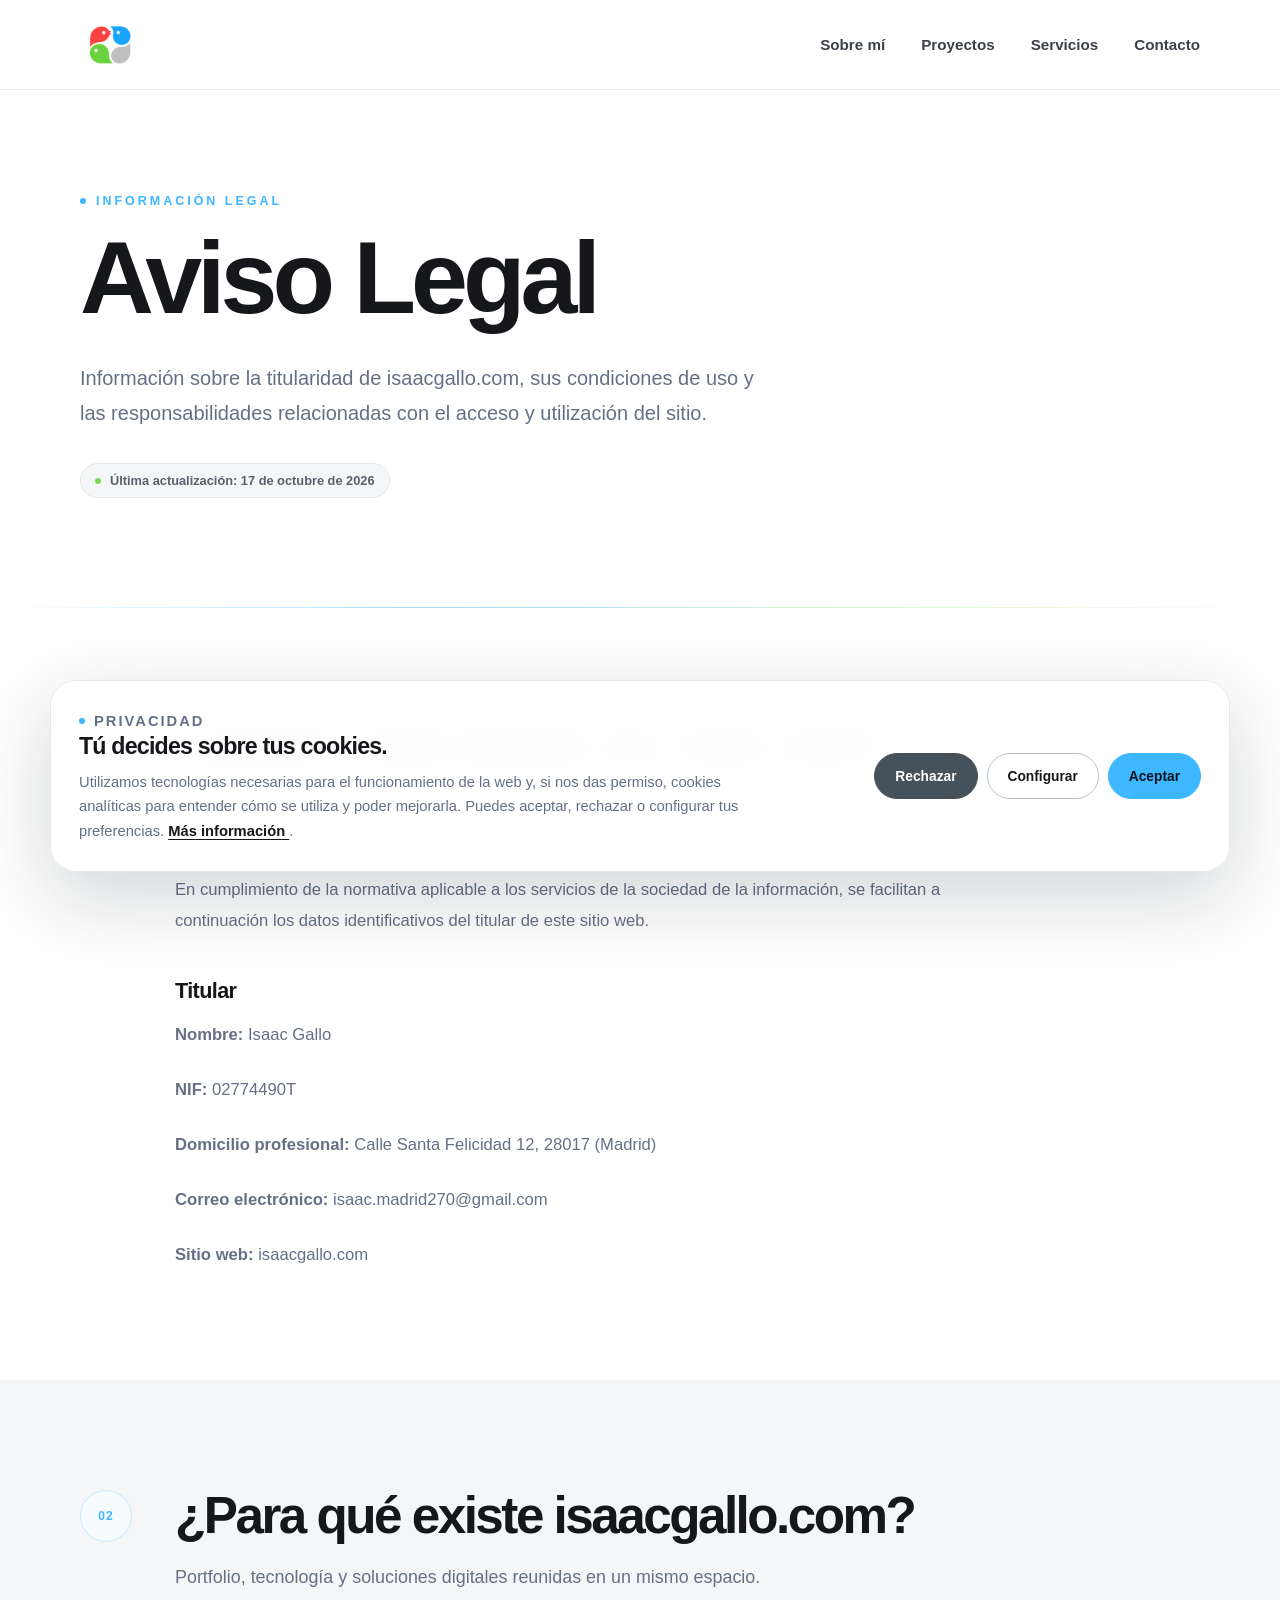
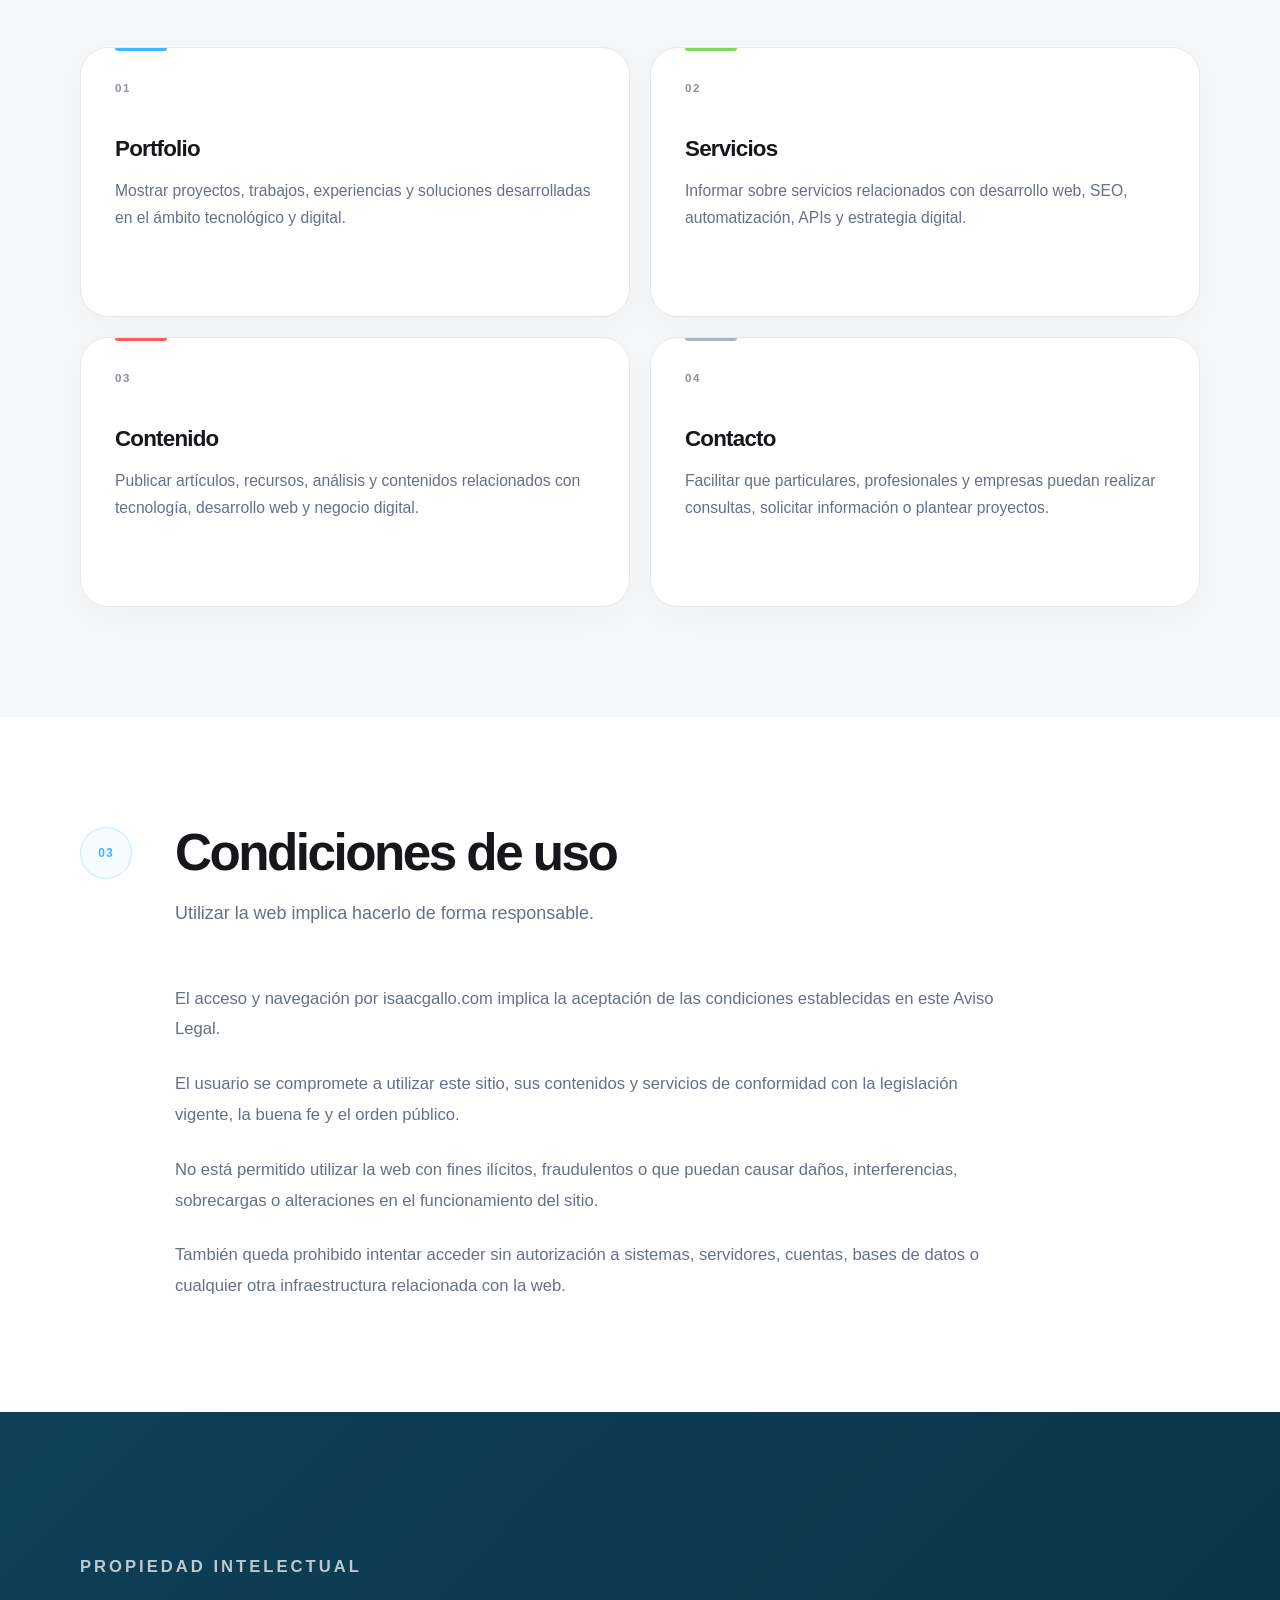
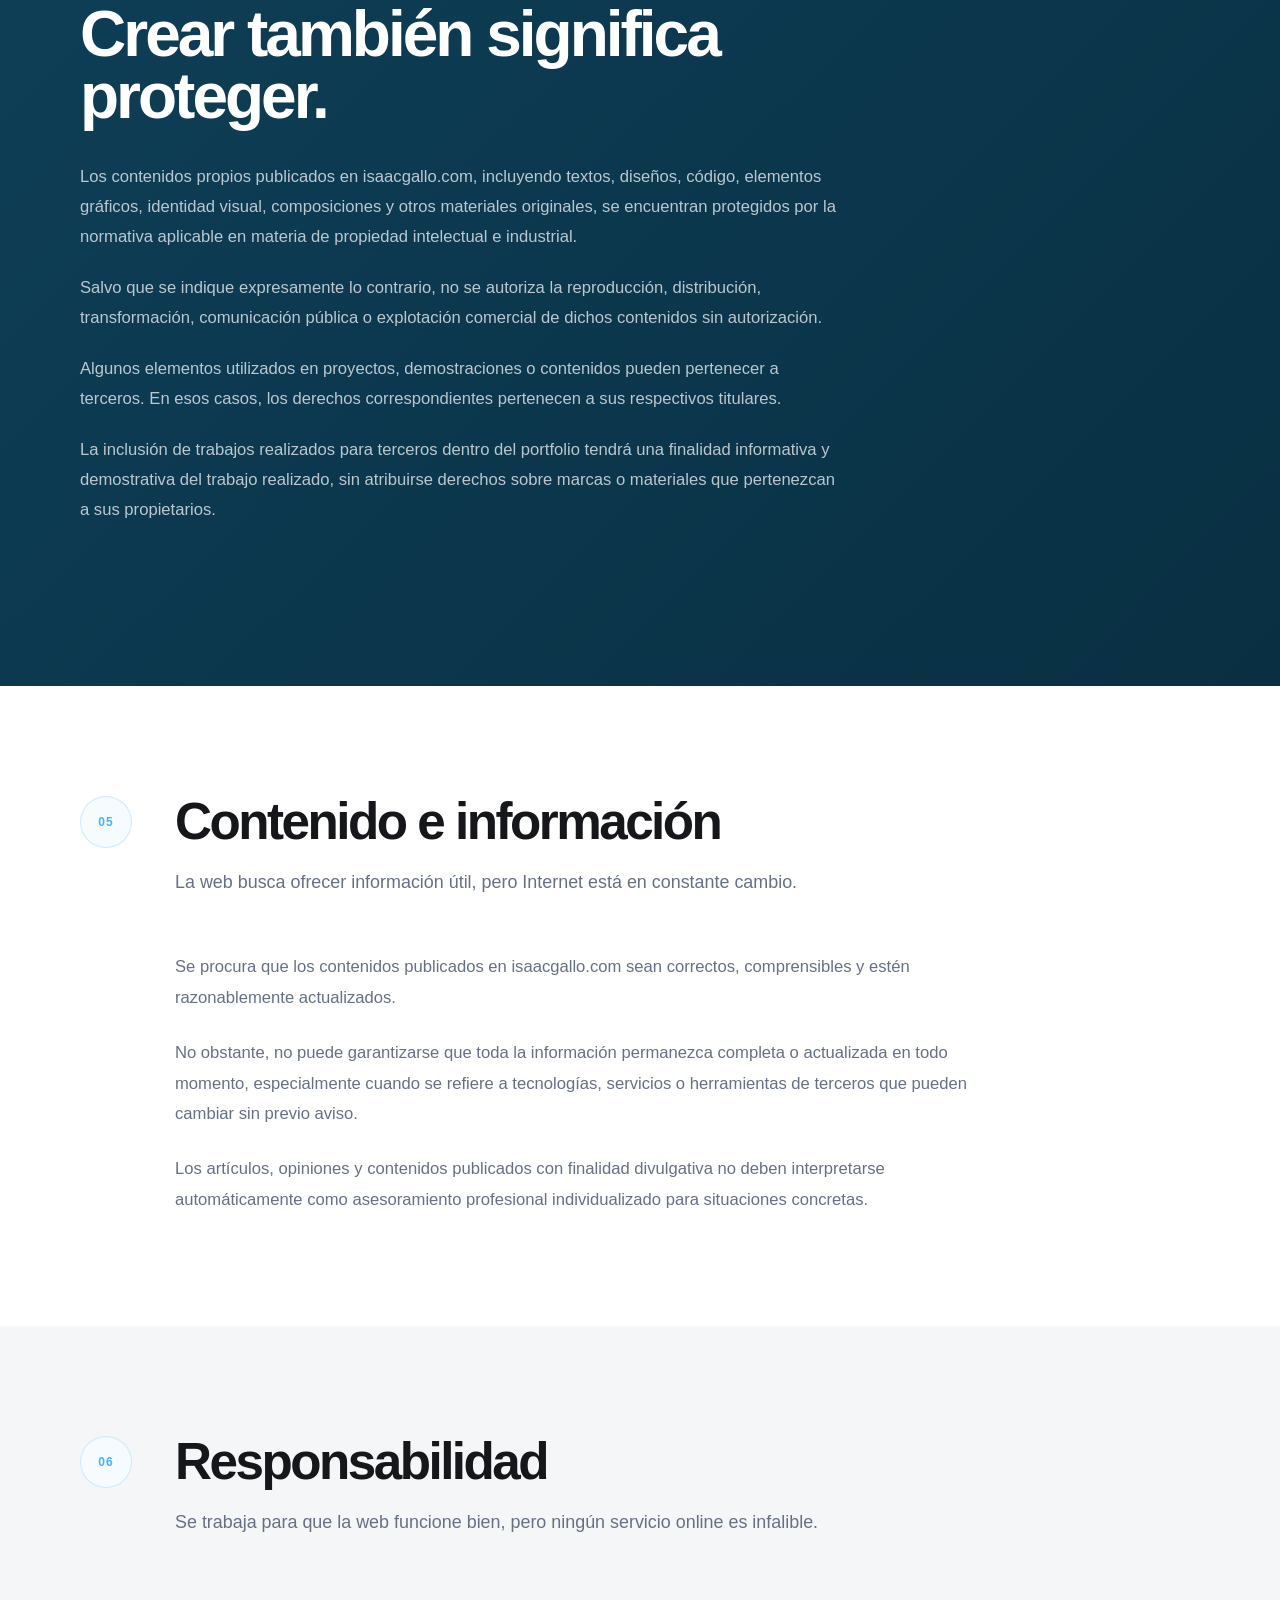
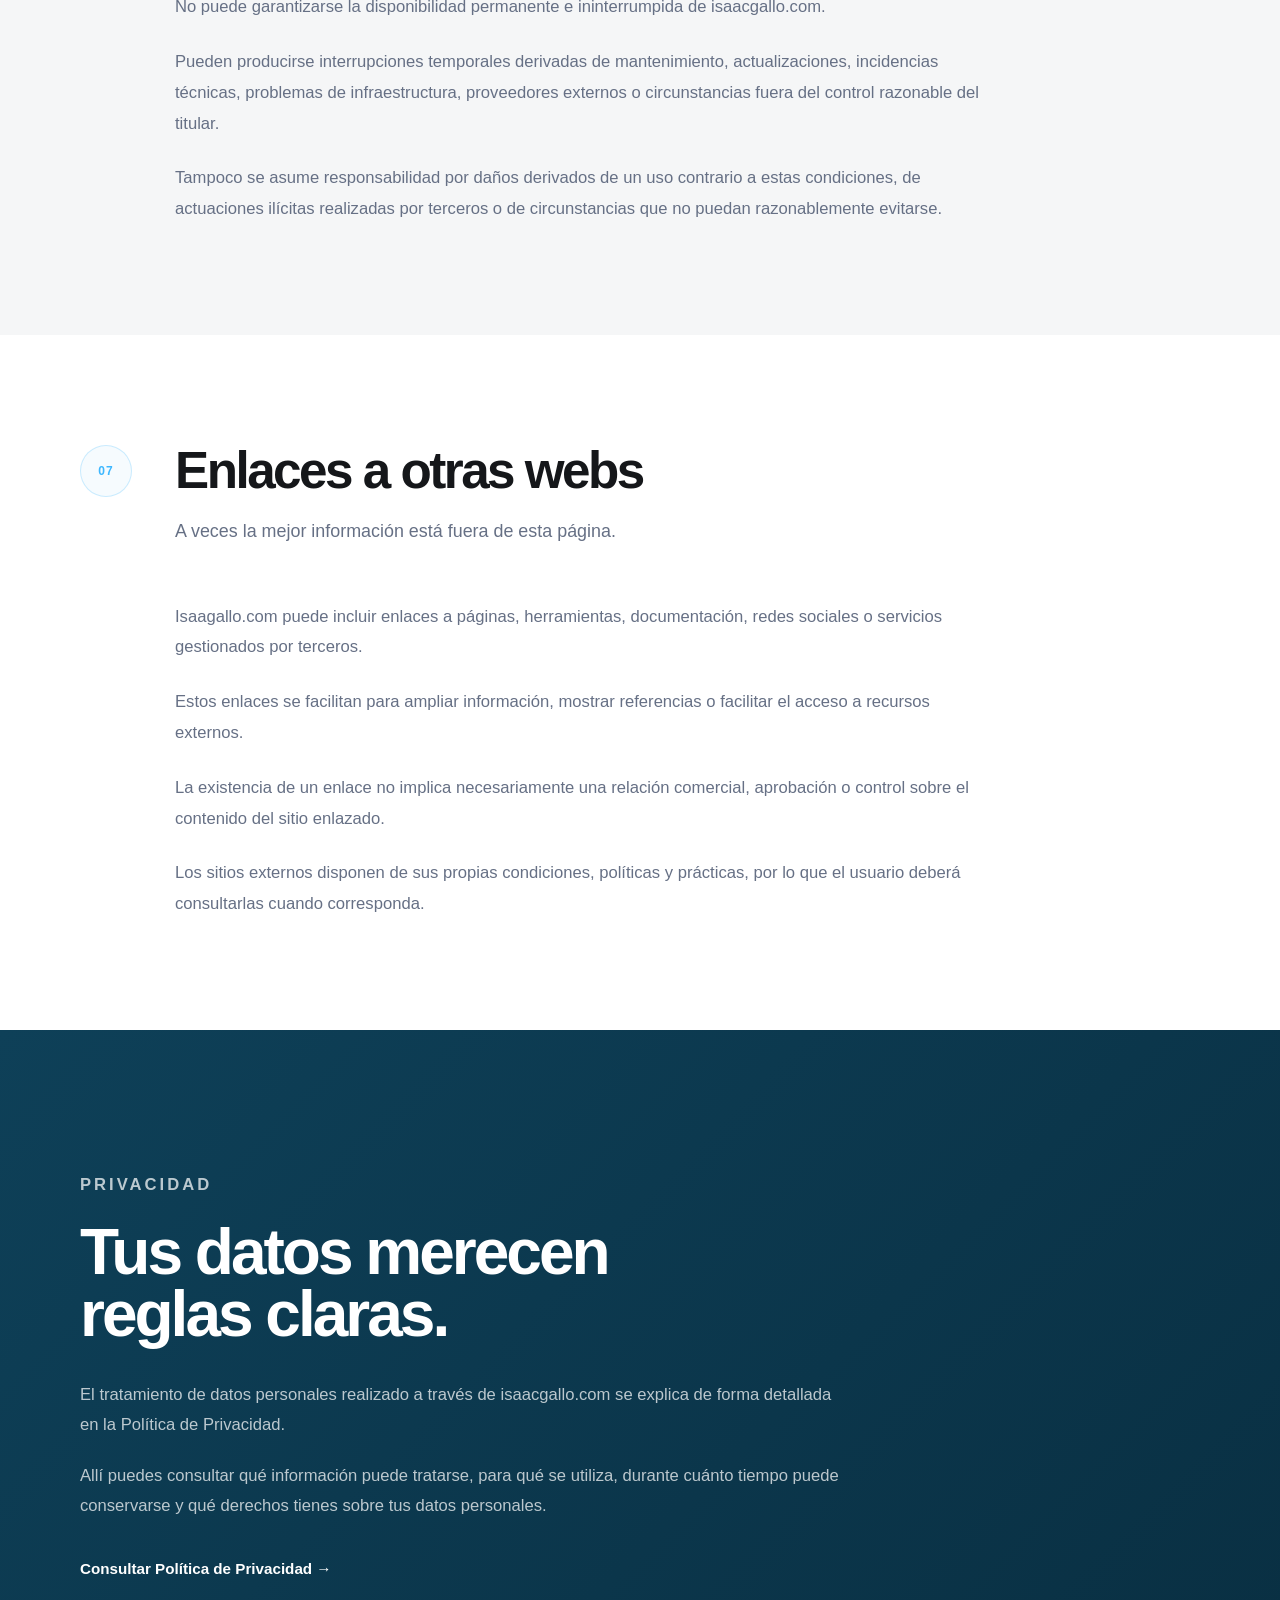
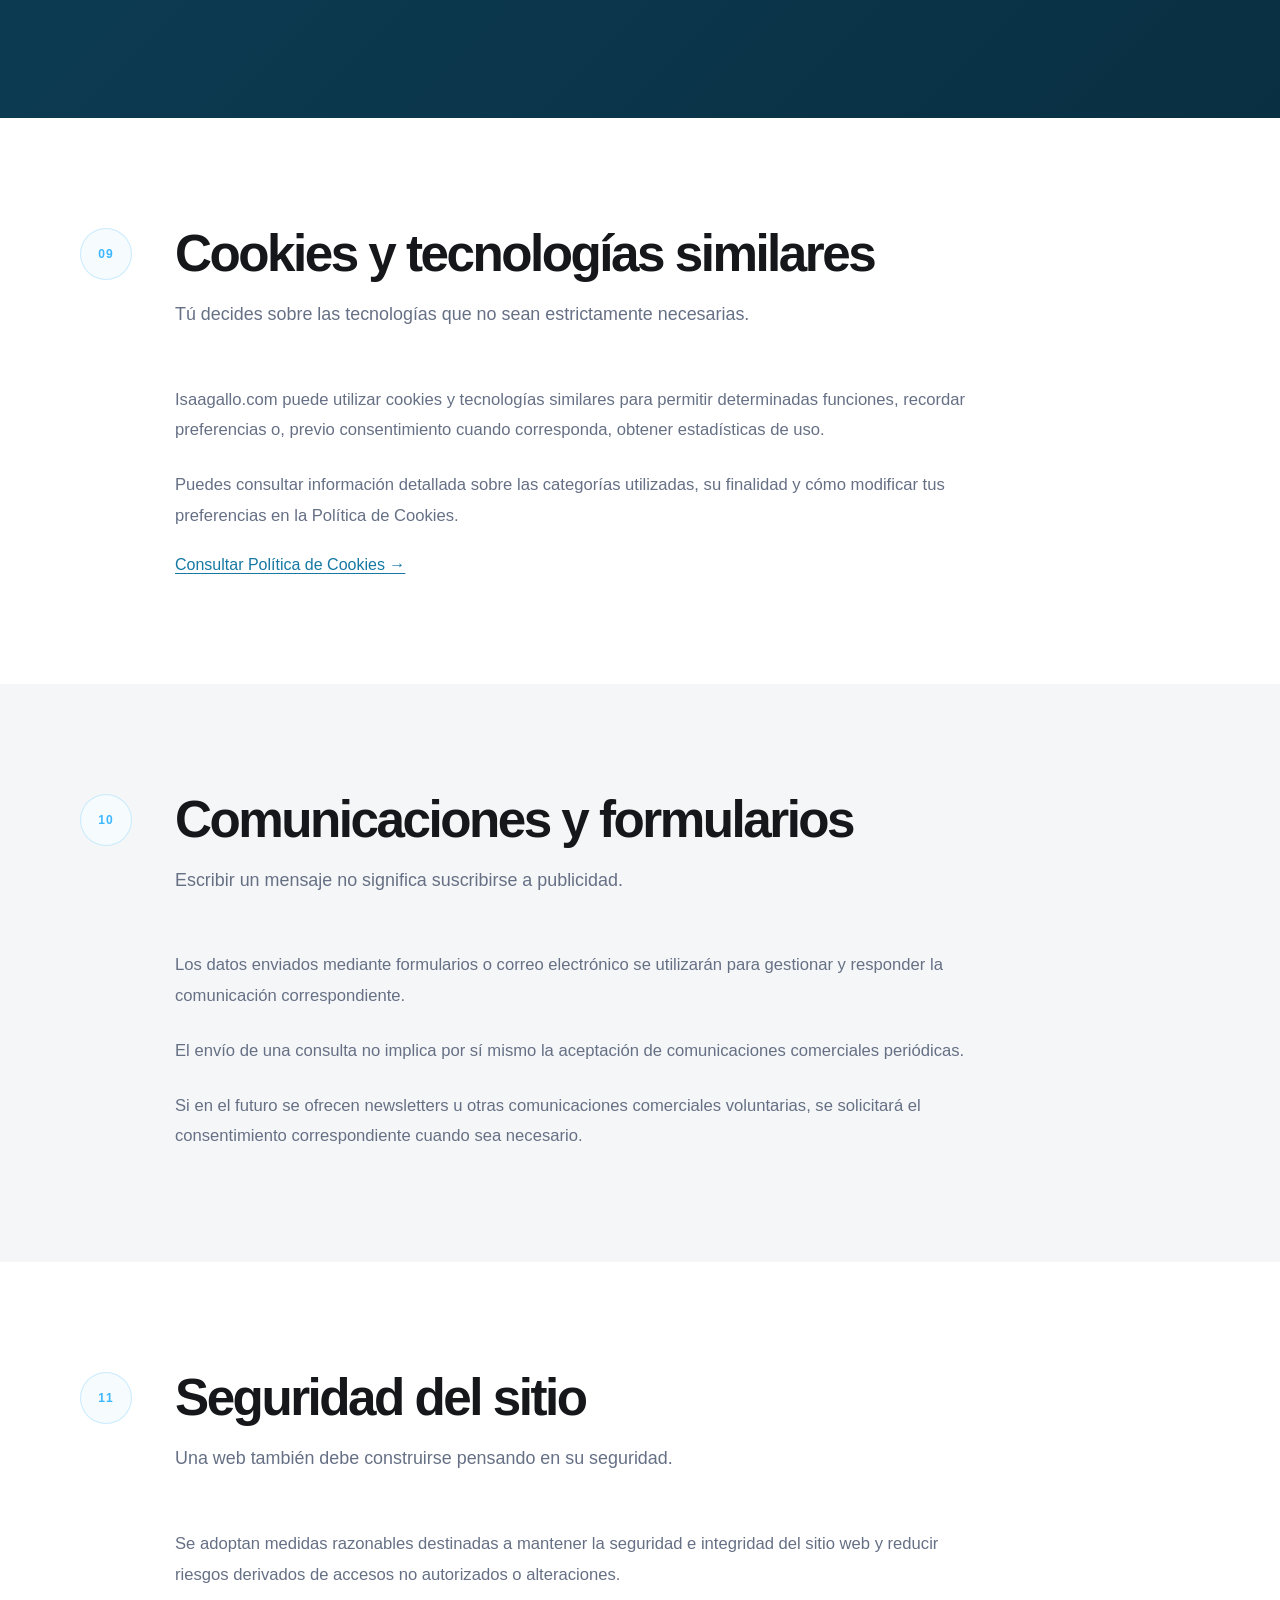
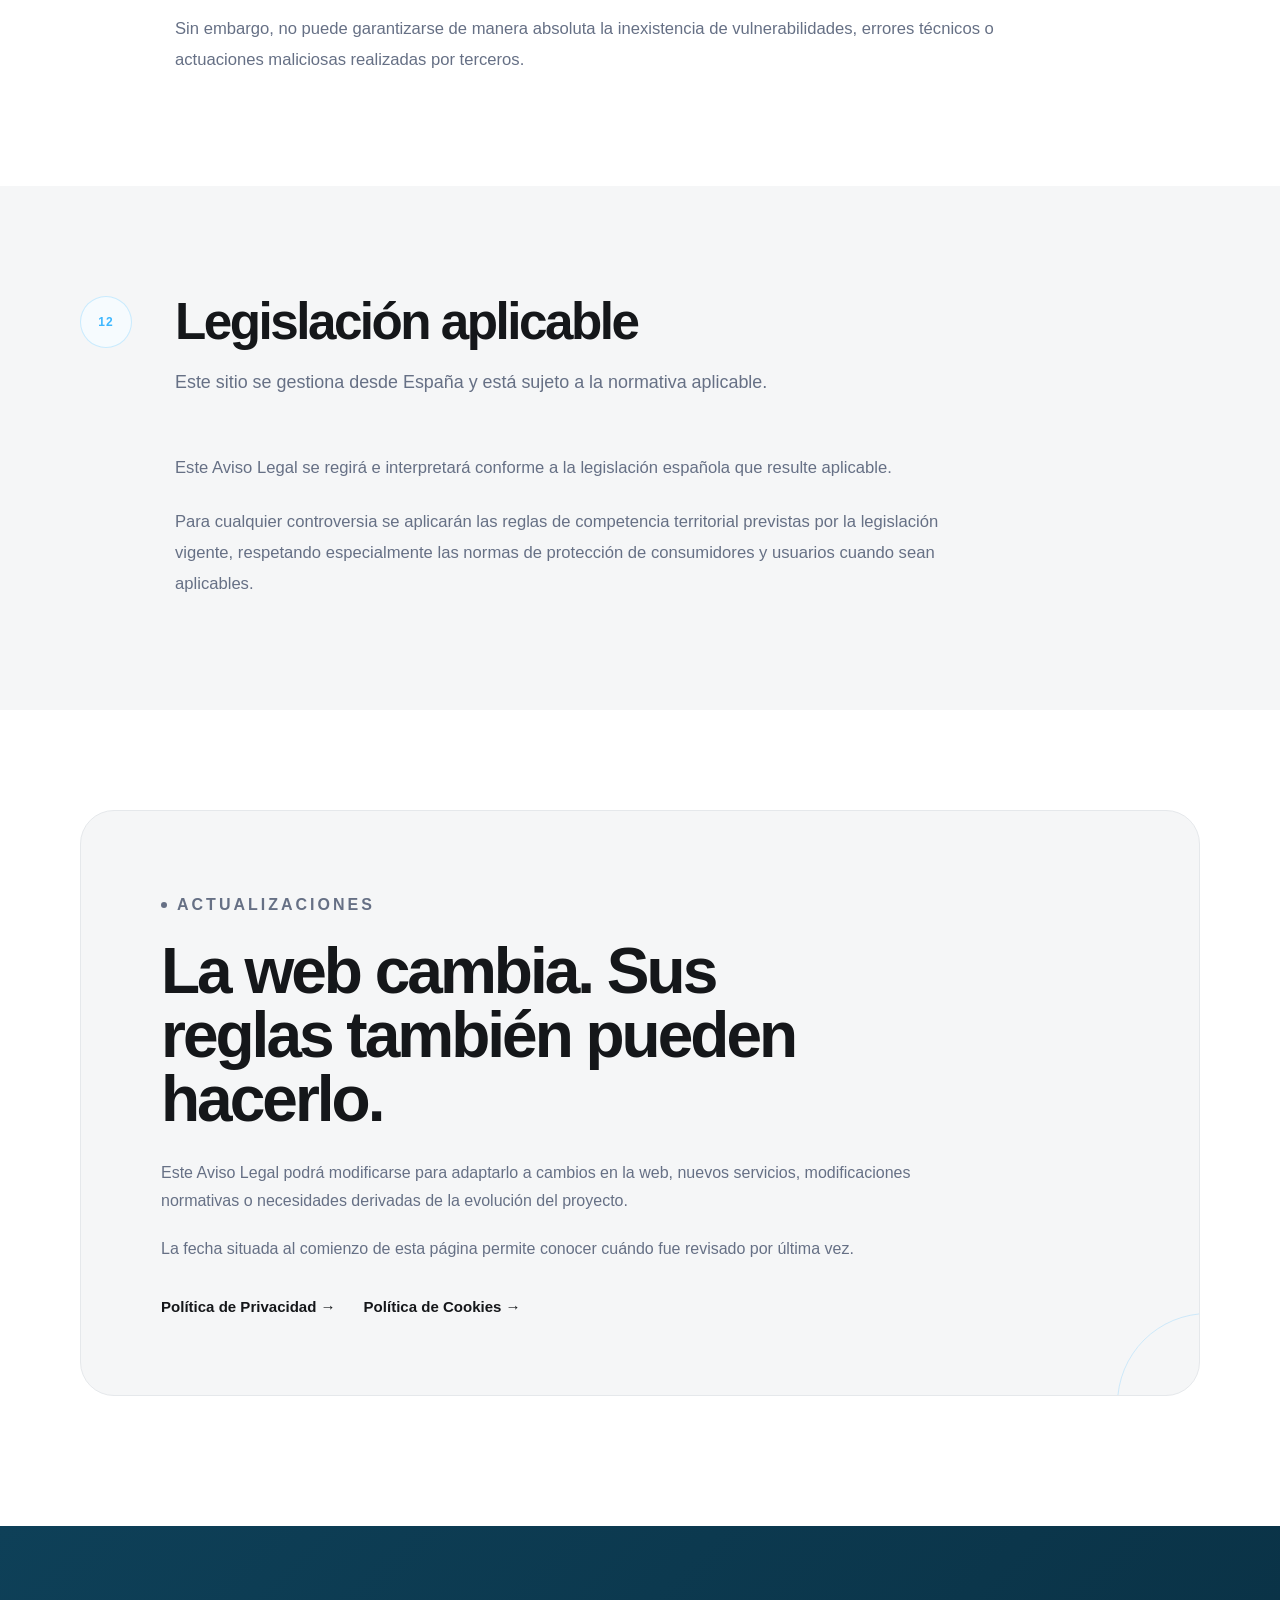
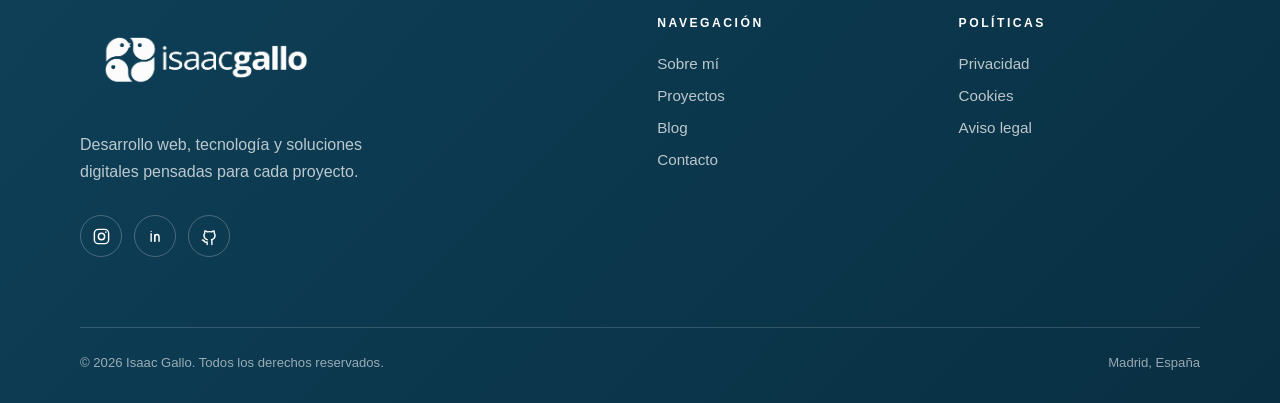
==== commit d2ff6f3a: "update" ====
--- a/aviso-legal/index.html
+++ b/aviso-legal/index.html
@@ -68,6 +68,10 @@
     <link
         rel="stylesheet"
         href="/css/legal.css"
+    >
+    <link
+        rel="stylesheet"
+        href="/css/cookies.css"
     >
 
 </head>
@@ -1540,6 +1544,7 @@
     ====================================================== -->
 
     <script src="/js/main.js"></script>
+    <script src="/js/cookies.js"></script>
 
 
 </body>
--- a/css/cookies.css
+++ b/css/cookies.css
@@ -0,0 +1,1316 @@
+/* ==========================================================
+   ISAAC GALLO — COOKIE CONSENT
+========================================================== */
+
+
+/* ==========================================================
+   01. VARIABLES
+========================================================== */
+
+:root {
+
+    --cookie-overlay:
+        rgba(7, 19, 28, 0.55);
+
+    --cookie-shadow:
+        0 25px 80px
+        rgba(7, 19, 28, 0.18);
+
+}
+
+
+
+/* ==========================================================
+   02. BODY STATE
+========================================================== */
+
+body.cookie-modal-open {
+
+    overflow:
+        hidden;
+
+}
+
+
+
+/* ==========================================================
+   03. COOKIE BANNER
+========================================================== */
+
+.cookie-banner {
+
+    position:
+        fixed;
+
+    left:
+        50%;
+
+    bottom:
+        28px;
+
+    z-index:
+        9998;
+
+    width:
+        min(
+            1180px,
+            calc(
+                100%
+                -
+                48px
+            )
+        );
+
+    padding:
+        28px;
+
+    display:
+        grid;
+
+    grid-template-columns:
+        minmax(
+            0,
+            1fr
+        )
+        auto;
+
+    gap:
+        35px;
+
+    align-items:
+        center;
+
+    background:
+        rgba(
+            255,
+            255,
+            255,
+            0.97
+        );
+
+    border:
+        1px solid
+        var(--border);
+
+    border-radius:
+        26px;
+
+    box-shadow:
+        var(--cookie-shadow);
+
+    backdrop-filter:
+        blur(20px);
+
+    -webkit-backdrop-filter:
+        blur(20px);
+
+    transform:
+        translate(
+            -50%,
+            calc(
+                100%
+                +
+                70px
+            )
+        );
+
+    opacity:
+        0;
+
+    visibility:
+        hidden;
+
+    transition:
+        transform 0.45s
+        var(--ease),
+        opacity 0.3s ease,
+        visibility 0.3s ease;
+
+}
+
+
+.cookie-banner.is-visible {
+
+    transform:
+        translate(
+            -50%,
+            0
+        );
+
+    opacity:
+        1;
+
+    visibility:
+        visible;
+
+}
+
+
+
+/* ==========================================================
+   04. BANNER CONTENT
+========================================================== */
+
+.cookie-banner-content {
+
+    max-width:
+        690px;
+
+}
+
+
+.cookie-banner-label {
+
+    display:
+        inline-flex;
+
+    align-items:
+        center;
+
+    gap:
+        9px;
+
+    margin-bottom:
+        10px;
+
+    color:
+        var(--blue);
+
+    font-size:
+        0.7rem;
+
+    font-weight:
+        750;
+
+    letter-spacing:
+        2px;
+
+    text-transform:
+        uppercase;
+
+}
+
+
+.cookie-banner-label::before {
+
+    content:
+        "";
+
+    width:
+        6px;
+
+    height:
+        6px;
+
+    flex:
+        0 0 auto;
+
+    background:
+        var(--blue);
+
+    border-radius:
+        50%;
+
+}
+
+
+.cookie-banner h2 {
+
+    margin:
+        0 0 10px;
+
+    color:
+        var(--text);
+
+    font-size:
+        1.45rem;
+
+    line-height:
+        1.15;
+
+    font-weight:
+        720;
+
+    letter-spacing:
+        -0.8px;
+
+}
+
+
+.cookie-banner p {
+
+    margin:
+        0;
+
+    color:
+        var(--text-soft);
+
+    font-size:
+        0.92rem;
+
+    line-height:
+        1.65;
+
+}
+
+
+.cookie-banner p a {
+
+    color:
+        var(--text);
+
+    font-weight:
+        650;
+
+    text-decoration:
+        underline;
+
+    text-decoration-thickness:
+        1px;
+
+    text-underline-offset:
+        3px;
+
+}
+
+
+
+/* ==========================================================
+   05. BANNER ACTIONS
+========================================================== */
+
+.cookie-banner-actions {
+
+    display:
+        grid;
+
+    grid-template-columns:
+        repeat(
+            3,
+            auto
+        );
+
+    gap:
+        9px;
+
+    align-items:
+        center;
+
+}
+
+
+.cookie-button {
+
+    min-height:
+        46px;
+
+    padding:
+        0 20px;
+
+    display:
+        inline-flex;
+
+    align-items:
+        center;
+
+    justify-content:
+        center;
+
+    white-space:
+        nowrap;
+
+    color:
+        var(--text);
+
+    font-size:
+        0.86rem;
+
+    font-weight:
+        700;
+
+    background:
+        var(--white);
+
+    border:
+        1px solid
+        #BAC0C7;
+
+    border-radius:
+        999px;
+
+    cursor:
+        pointer;
+
+    transition:
+        transform 0.22s
+        var(--ease),
+        box-shadow 0.22s ease,
+        background 0.22s ease,
+        border-color 0.22s ease;
+
+}
+
+
+.cookie-button:hover {
+
+    transform:
+        translateY(-2px);
+
+}
+
+
+.cookie-button-reject {
+
+    color:
+        var(--white);
+
+    background:
+        #45515B;
+
+    border-color:
+        #45515B;
+
+}
+
+
+.cookie-button-settings {
+
+    color:
+        var(--text);
+
+    background:
+        var(--white);
+
+    border-color:
+        #BAC0C7;
+
+}
+
+
+.cookie-button-accept {
+
+    color:
+        #07131C;
+
+    background:
+        var(--blue);
+
+    border-color:
+        var(--blue);
+
+}
+
+
+.cookie-button-reject:hover {
+
+    box-shadow:
+        0 8px 20px
+        rgba(
+            69,
+            81,
+            91,
+            0.20
+        );
+
+}
+
+
+.cookie-button-accept:hover {
+
+    box-shadow:
+        0 8px 24px
+        rgba(
+            61,
+            183,
+            255,
+            0.26
+        );
+
+}
+
+
+
+/* ==========================================================
+   06. MODAL OVERLAY
+========================================================== */
+
+.cookie-modal-overlay {
+
+    position:
+        fixed;
+
+    inset:
+        0;
+
+    z-index:
+        9999;
+
+    padding:
+        30px;
+
+    display:
+        flex;
+
+    align-items:
+        center;
+
+    justify-content:
+        center;
+
+    background:
+        var(--cookie-overlay);
+
+    opacity:
+        0;
+
+    visibility:
+        hidden;
+
+    transition:
+        opacity 0.25s ease,
+        visibility 0.25s ease;
+
+}
+
+
+.cookie-modal-overlay.is-visible {
+
+    opacity:
+        1;
+
+    visibility:
+        visible;
+
+}
+
+
+
+/* ==========================================================
+   07. MODAL
+========================================================== */
+
+.cookie-modal {
+
+    width:
+        min(
+            650px,
+            100%
+        );
+
+    max-height:
+        min(
+            760px,
+            calc(
+                100vh
+                -
+                60px
+            )
+        );
+
+    overflow-y:
+        auto;
+
+    background:
+        var(--white);
+
+    border:
+        1px solid
+        var(--border);
+
+    border-radius:
+        30px;
+
+    box-shadow:
+        var(--cookie-shadow);
+
+    transform:
+        translateY(25px)
+        scale(0.98);
+
+    transition:
+        transform 0.35s
+        var(--ease);
+
+}
+
+
+.cookie-modal-overlay.is-visible
+.cookie-modal {
+
+    transform:
+        translateY(0)
+        scale(1);
+
+}
+
+
+
+/* ==========================================================
+   08. MODAL HEADER
+========================================================== */
+
+.cookie-modal-header {
+
+    padding:
+        30px 30px
+        24px;
+
+    display:
+        flex;
+
+    align-items:
+        flex-start;
+
+    justify-content:
+        space-between;
+
+    gap:
+        25px;
+
+    border-bottom:
+        1px solid
+        var(--border);
+
+}
+
+
+.cookie-modal-header-text {
+
+    min-width:
+        0;
+
+}
+
+
+.cookie-modal-label {
+
+    display:
+        inline-block;
+
+    margin-bottom:
+        10px;
+
+    color:
+        var(--blue);
+
+    font-size:
+        0.7rem;
+
+    font-weight:
+        750;
+
+    letter-spacing:
+        2px;
+
+    text-transform:
+        uppercase;
+
+}
+
+
+.cookie-modal-header h2 {
+
+    margin:
+        0;
+
+    color:
+        var(--text);
+
+    font-size:
+        clamp(
+            1.8rem,
+            4vw,
+            2.4rem
+        );
+
+    line-height:
+        1;
+
+    letter-spacing:
+        -1.5px;
+
+}
+
+
+.cookie-modal-close {
+
+    width:
+        42px;
+
+    height:
+        42px;
+
+    flex:
+        0 0 auto;
+
+    display:
+        flex;
+
+    align-items:
+        center;
+
+    justify-content:
+        center;
+
+    color:
+        var(--text);
+
+    font-size:
+        1.25rem;
+
+    line-height:
+        1;
+
+    background:
+        #F5F6F7;
+
+    border:
+        1px solid
+        var(--border);
+
+    border-radius:
+        50%;
+
+    cursor:
+        pointer;
+
+    transition:
+        background 0.2s ease,
+        transform 0.2s
+        var(--ease);
+
+}
+
+
+.cookie-modal-close:hover {
+
+    background:
+        #ECEEEF;
+
+    transform:
+        rotate(4deg);
+
+}
+
+
+
+/* ==========================================================
+   09. MODAL INTRO
+========================================================== */
+
+.cookie-modal-intro {
+
+    padding:
+        25px 30px;
+
+    color:
+        var(--text-soft);
+
+    font-size:
+        0.94rem;
+
+    line-height:
+        1.7;
+
+}
+
+
+
+/* ==========================================================
+   10. PREFERENCE LIST
+========================================================== */
+
+.cookie-preferences {
+
+    padding:
+        0 30px;
+
+}
+
+
+.cookie-preference {
+
+    padding:
+        24px 0;
+
+    display:
+        grid;
+
+    grid-template-columns:
+        minmax(
+            0,
+            1fr
+        )
+        auto;
+
+    gap:
+        25px;
+
+    align-items:
+        center;
+
+    border-top:
+        1px solid
+        var(--border);
+
+}
+
+
+.cookie-preference-info h3 {
+
+    margin:
+        0 0 8px;
+
+    color:
+        var(--text);
+
+    font-size:
+        1.05rem;
+
+    font-weight:
+        700;
+
+}
+
+
+.cookie-preference-info p {
+
+    max-width:
+        450px;
+
+    margin:
+        0;
+
+    color:
+        var(--text-soft);
+
+    font-size:
+        0.86rem;
+
+    line-height:
+        1.6;
+
+}
+
+
+
+/* ==========================================================
+   11. REQUIRED STATUS
+========================================================== */
+
+.cookie-required {
+
+    padding:
+        7px 11px;
+
+    color:
+        #416E30;
+
+    font-size:
+        0.7rem;
+
+    font-weight:
+        750;
+
+    background:
+        rgba(
+            126,
+            217,
+            87,
+            0.14
+        );
+
+    border:
+        1px solid
+        rgba(
+            126,
+            217,
+            87,
+            0.30
+        );
+
+    border-radius:
+        999px;
+
+}
+
+
+
+/* ==========================================================
+   12. SWITCH
+========================================================== */
+
+.cookie-switch {
+
+    position:
+        relative;
+
+    width:
+        50px;
+
+    height:
+        29px;
+
+    flex:
+        0 0 auto;
+
+}
+
+
+.cookie-switch input {
+
+    position:
+        absolute;
+
+    width:
+        1px;
+
+    height:
+        1px;
+
+    opacity:
+        0;
+
+}
+
+
+.cookie-switch-track {
+
+    position:
+        absolute;
+
+    inset:
+        0;
+
+    background:
+        #D7DBDF;
+
+    border-radius:
+        999px;
+
+    cursor:
+        pointer;
+
+    transition:
+        background 0.25s ease;
+
+}
+
+
+.cookie-switch-track::after {
+
+    content:
+        "";
+
+    position:
+        absolute;
+
+    top:
+        4px;
+
+    left:
+        4px;
+
+    width:
+        21px;
+
+    height:
+        21px;
+
+    background:
+        var(--white);
+
+    border-radius:
+        50%;
+
+    box-shadow:
+        0 2px 8px
+        rgba(
+            0,
+            0,
+            0,
+            0.16
+        );
+
+    transition:
+        transform 0.25s
+        var(--ease);
+
+}
+
+
+.cookie-switch input:checked
++
+.cookie-switch-track {
+
+    background:
+        var(--blue);
+
+}
+
+
+.cookie-switch input:checked
++
+.cookie-switch-track::after {
+
+    transform:
+        translateX(21px);
+
+}
+
+
+.cookie-switch input:focus-visible
++
+.cookie-switch-track {
+
+    outline:
+        3px solid
+        rgba(
+            61,
+            183,
+            255,
+            0.25
+        );
+
+    outline-offset:
+        3px;
+
+}
+
+
+
+/* ==========================================================
+   13. MODAL FOOTER
+========================================================== */
+
+.cookie-modal-footer {
+
+    padding:
+        24px 30px
+        30px;
+
+    display:
+        grid;
+
+    grid-template-columns:
+        repeat(
+            3,
+            minmax(
+                0,
+                1fr
+            )
+        );
+
+    gap:
+        10px;
+
+    border-top:
+        1px solid
+        var(--border);
+
+}
+
+
+
+/* ==========================================================
+   14. PRIVACY LINK
+========================================================== */
+
+.cookie-modal-links {
+
+    padding:
+        0 30px
+        25px;
+
+}
+
+
+.cookie-modal-links a {
+
+    color:
+        var(--text-soft);
+
+    font-size:
+        0.8rem;
+
+    font-weight:
+        650;
+
+    text-decoration:
+        underline;
+
+    text-decoration-thickness:
+        1px;
+
+    text-underline-offset:
+        3px;
+
+    transition:
+        color 0.2s ease;
+
+}
+
+
+.cookie-modal-links a:hover {
+
+    color:
+        var(--blue);
+
+}
+
+
+
+/* ==========================================================
+   15. RESPONSIVE — 950px
+========================================================== */
+
+@media (
+    max-width:
+    950px
+) {
+
+    .cookie-banner {
+
+        grid-template-columns:
+            1fr;
+
+        gap:
+            22px;
+
+    }
+
+
+    .cookie-banner-content {
+
+        max-width:
+            none;
+
+    }
+
+
+    .cookie-banner-actions {
+
+        grid-template-columns:
+            repeat(
+                3,
+                minmax(
+                    0,
+                    1fr
+                )
+            );
+
+    }
+
+}
+
+
+
+/* ==========================================================
+   16. RESPONSIVE — 700px
+========================================================== */
+
+@media (
+    max-width:
+    700px
+) {
+
+    .cookie-banner {
+
+        width:
+            calc(
+                100%
+                -
+                24px
+            );
+
+        bottom:
+            12px;
+
+        padding:
+            22px;
+
+        border-radius:
+            24px;
+
+    }
+
+
+    .cookie-banner h2 {
+
+        font-size:
+            1.3rem;
+
+    }
+
+
+    .cookie-banner p {
+
+        font-size:
+            0.88rem;
+
+    }
+
+
+    .cookie-banner-actions {
+
+        grid-template-columns:
+            1fr;
+
+    }
+
+
+    .cookie-button {
+
+        width:
+            100%;
+
+        min-height:
+            48px;
+
+    }
+
+
+    .cookie-modal-overlay {
+
+        padding:
+            12px;
+
+        align-items:
+            flex-end;
+
+    }
+
+
+    .cookie-modal {
+
+        width:
+            100%;
+
+        max-height:
+            calc(
+                100svh
+                -
+                24px
+            );
+
+        border-radius:
+            28px;
+
+    }
+
+
+    .cookie-modal-header {
+
+        padding:
+            25px 22px
+            21px;
+
+    }
+
+
+    .cookie-modal-intro {
+
+        padding:
+            22px;
+
+    }
+
+
+    .cookie-preferences {
+
+        padding:
+            0 22px;
+
+    }
+
+
+    .cookie-preference {
+
+        gap:
+            18px;
+
+    }
+
+
+    .cookie-modal-footer {
+
+        padding:
+            22px;
+
+        grid-template-columns:
+            1fr;
+
+    }
+
+
+    .cookie-modal-links {
+
+        padding:
+            0 22px
+            22px;
+
+    }
+
+}
+
+
+
+/* ==========================================================
+   17. RESPONSIVE — 420px
+========================================================== */
+
+@media (
+    max-width:
+    420px
+) {
+
+    .cookie-banner {
+
+        padding:
+            20px;
+
+    }
+
+
+    .cookie-modal-header h2 {
+
+        font-size:
+            1.75rem;
+
+    }
+
+
+    .cookie-preference {
+
+        align-items:
+            flex-start;
+
+    }
+
+}
+
+
+
+/* ==========================================================
+   18. REDUCED MOTION
+========================================================== */
+
+@media (
+    prefers-reduced-motion:
+    reduce
+) {
+
+    .cookie-banner,
+    .cookie-modal-overlay,
+    .cookie-modal,
+    .cookie-button,
+    .cookie-modal-close,
+    .cookie-switch-track,
+    .cookie-switch-track::after {
+
+        transition:
+            none;
+
+    }
+
+}
